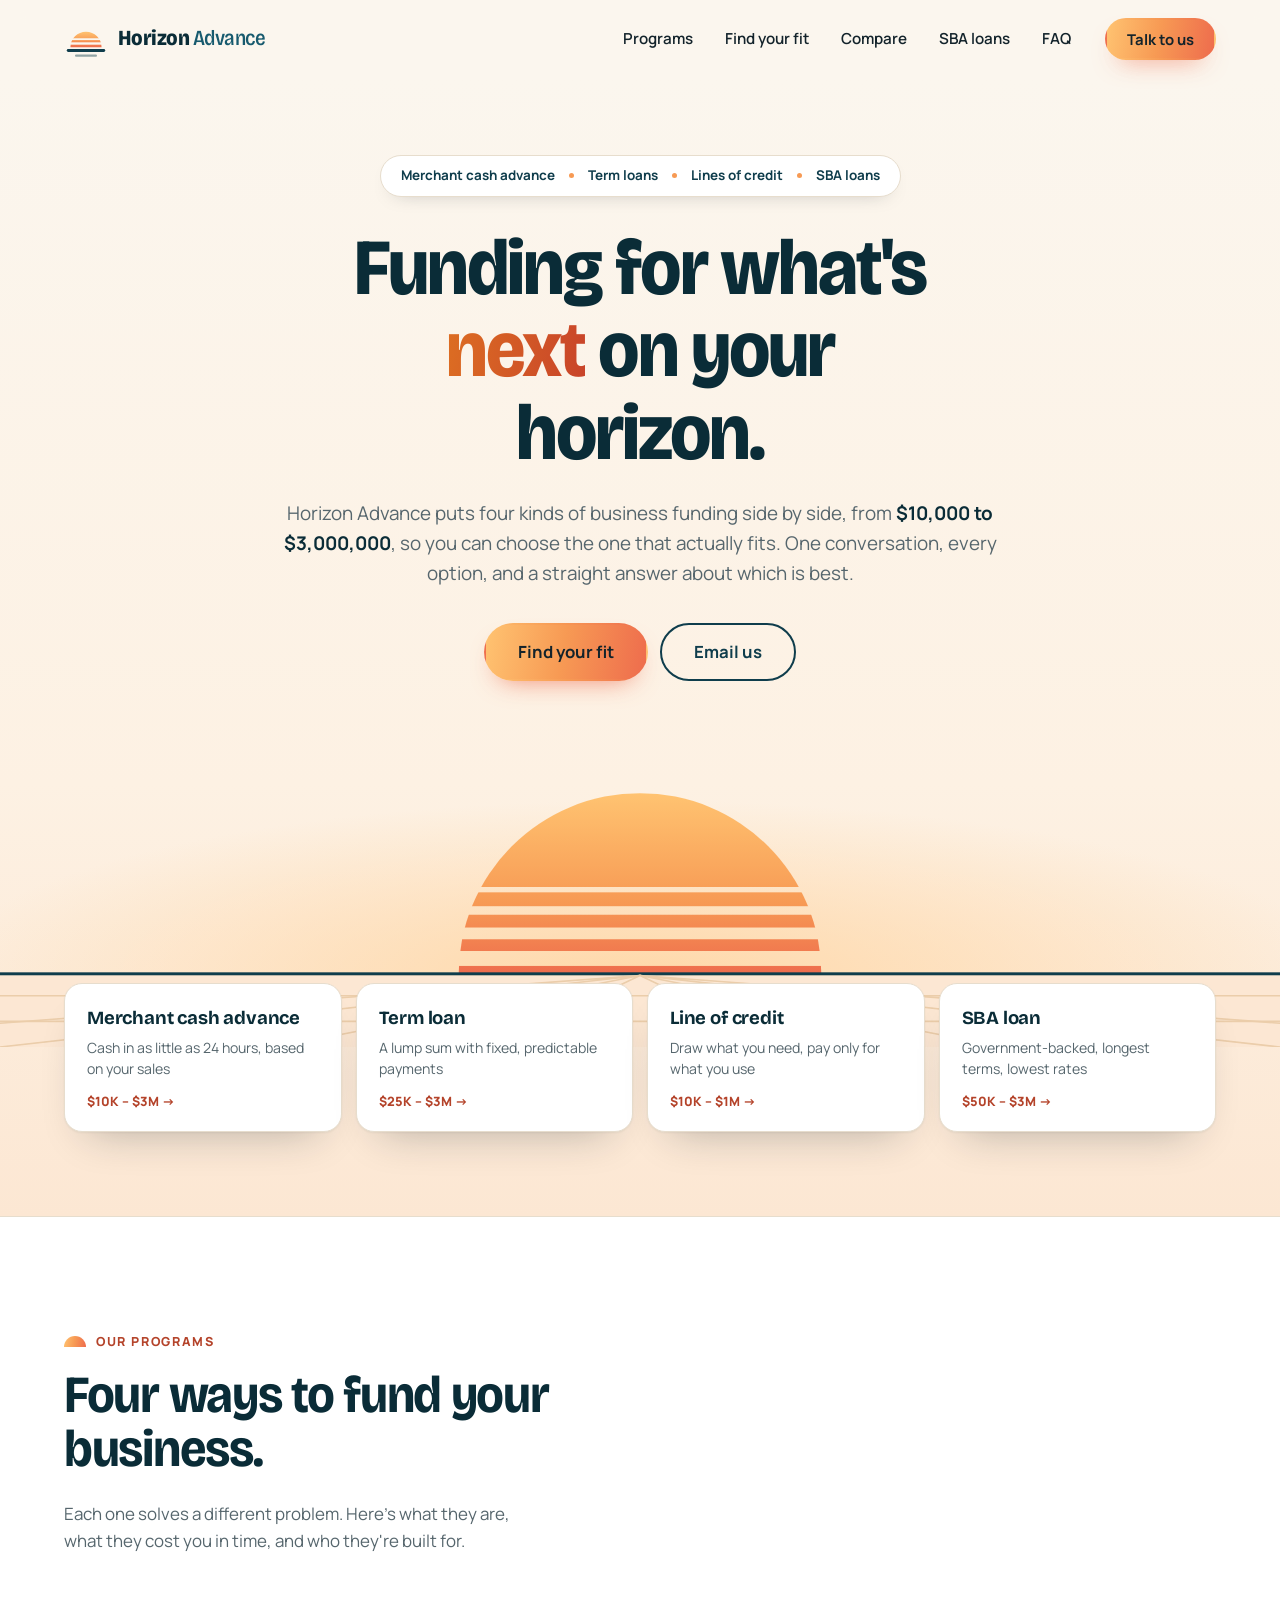
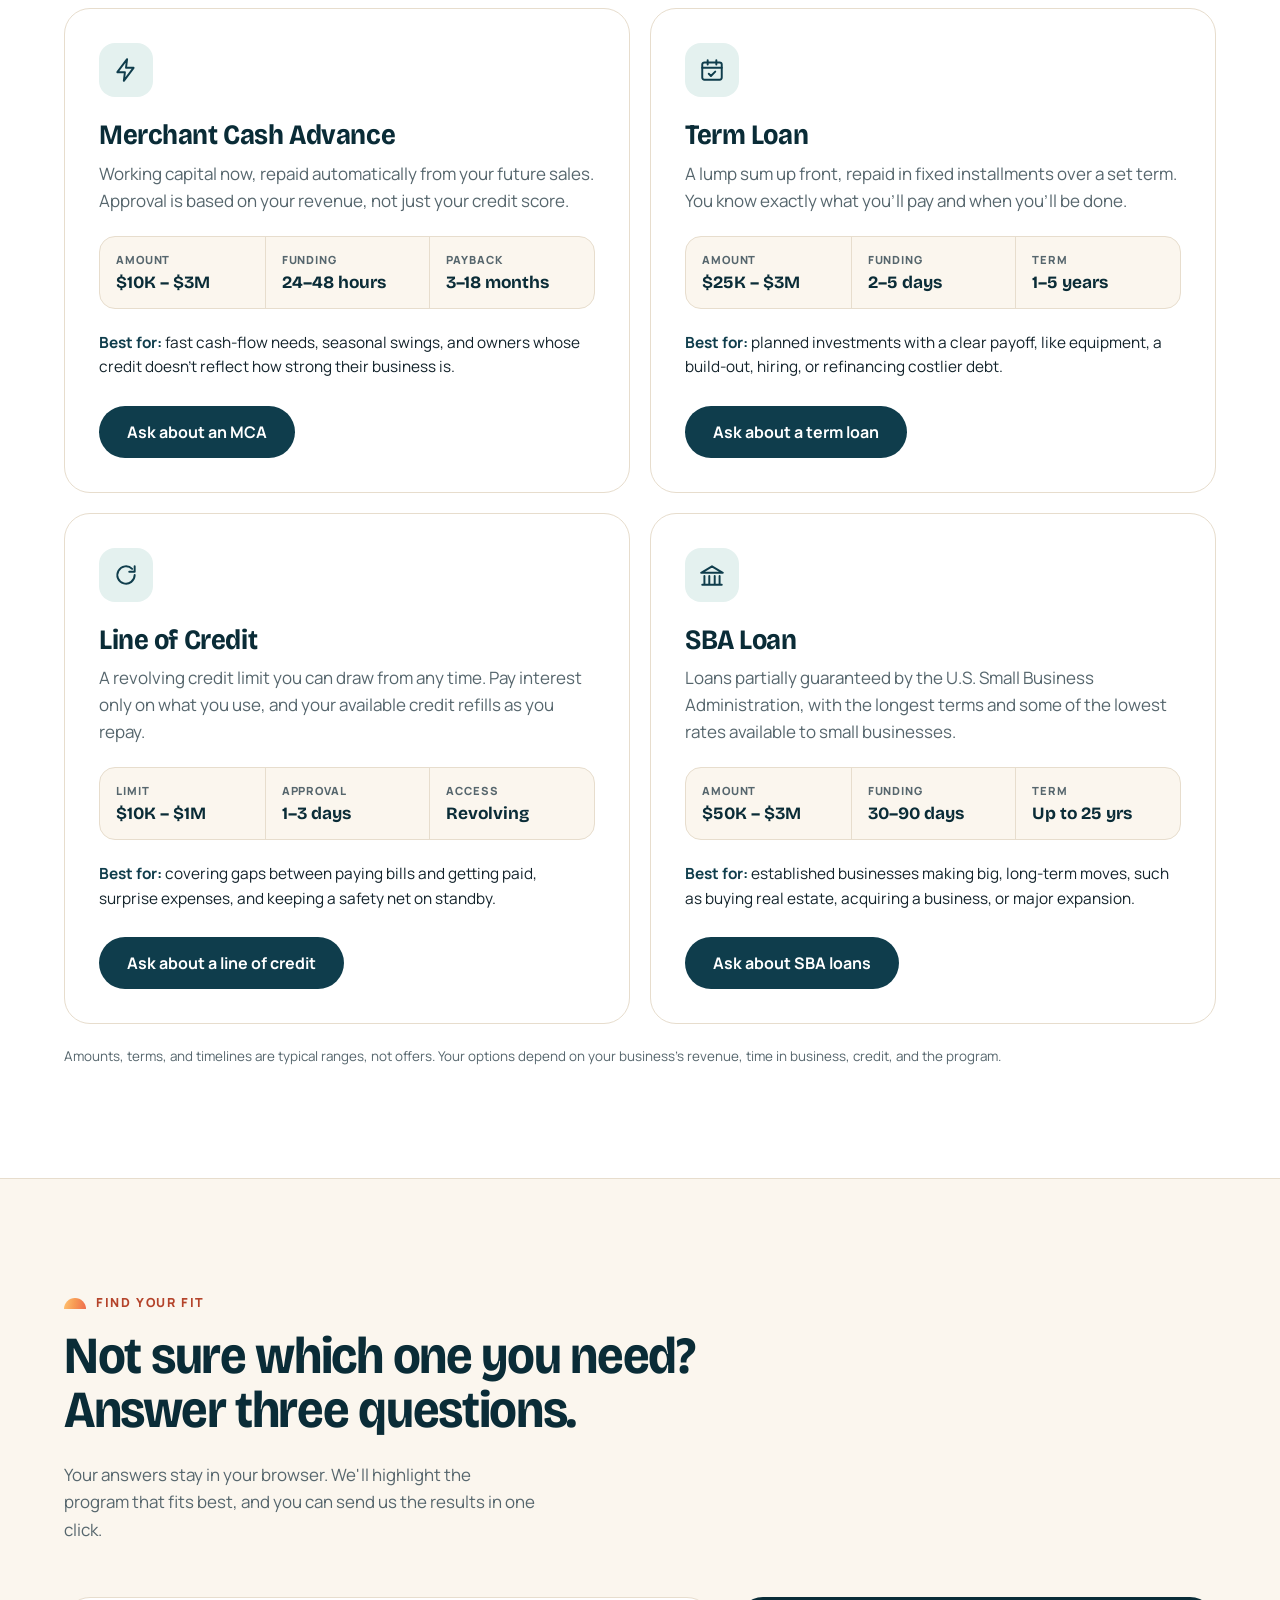
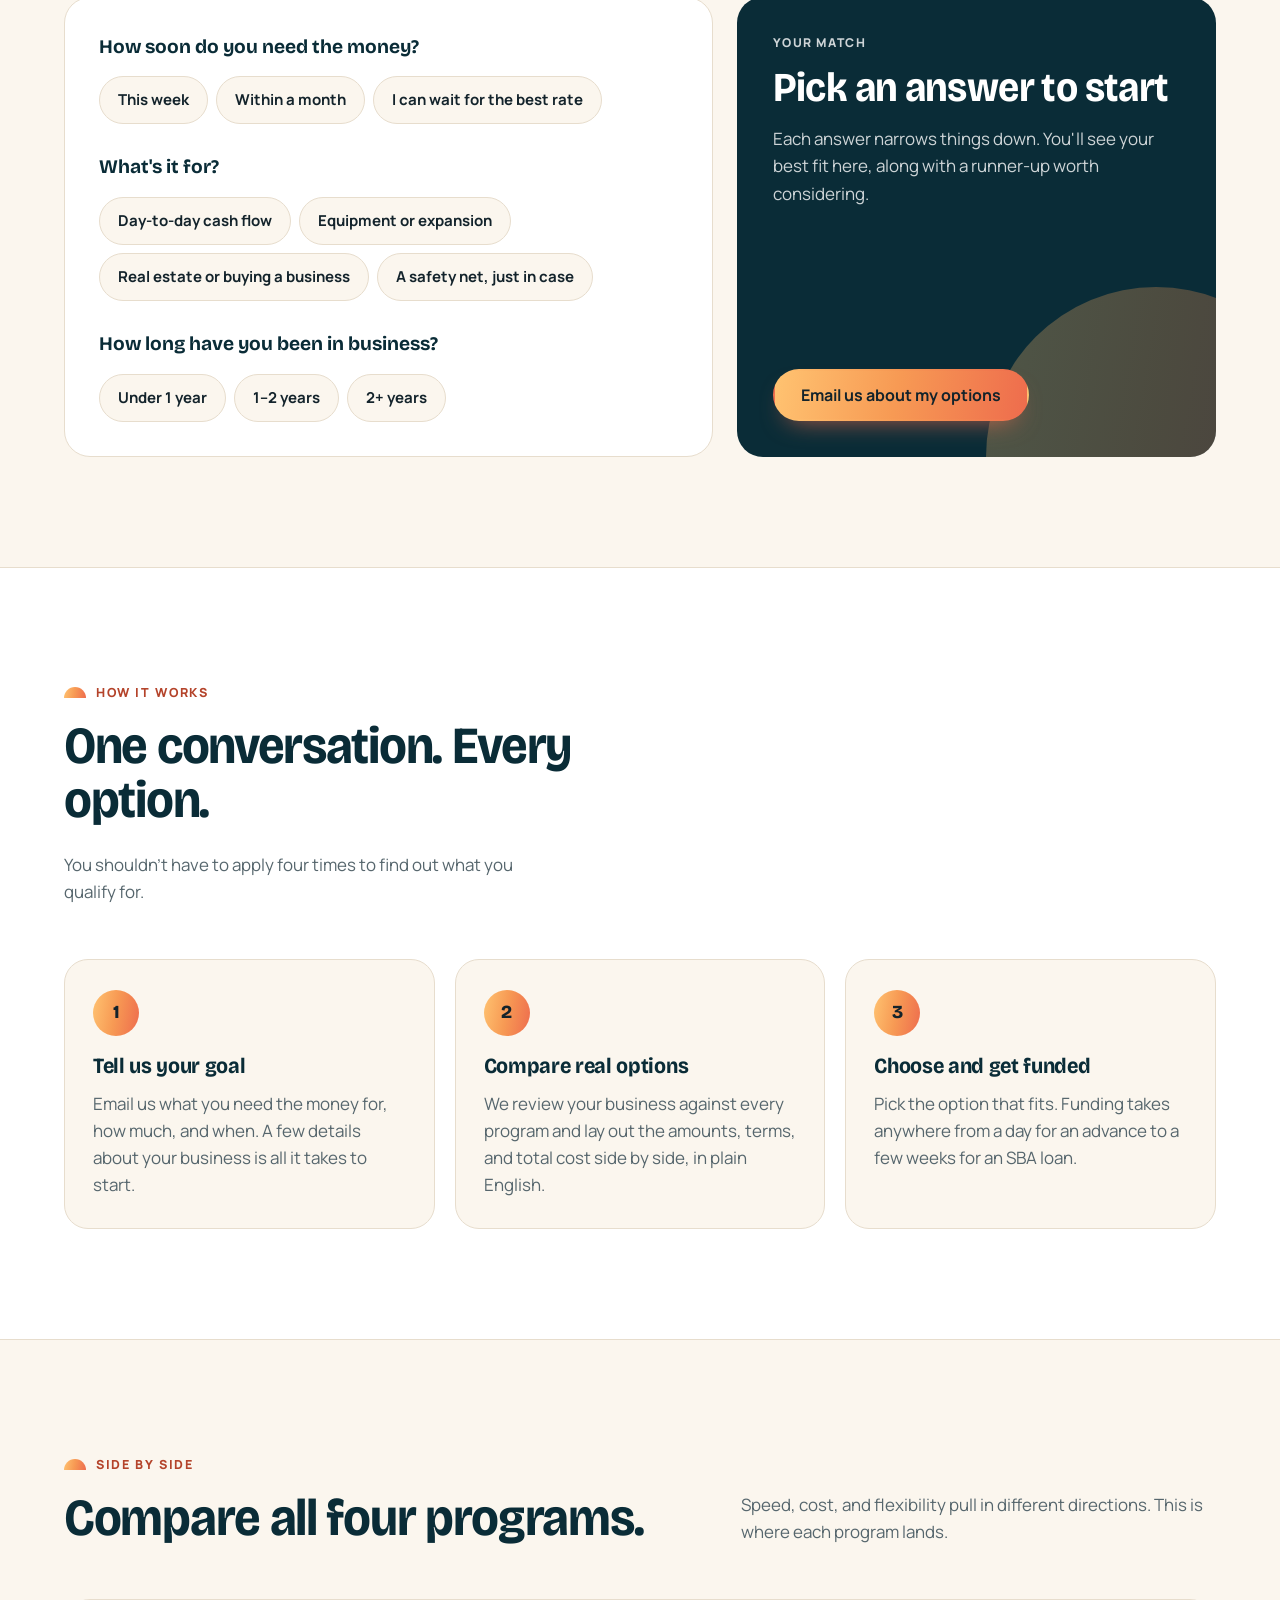
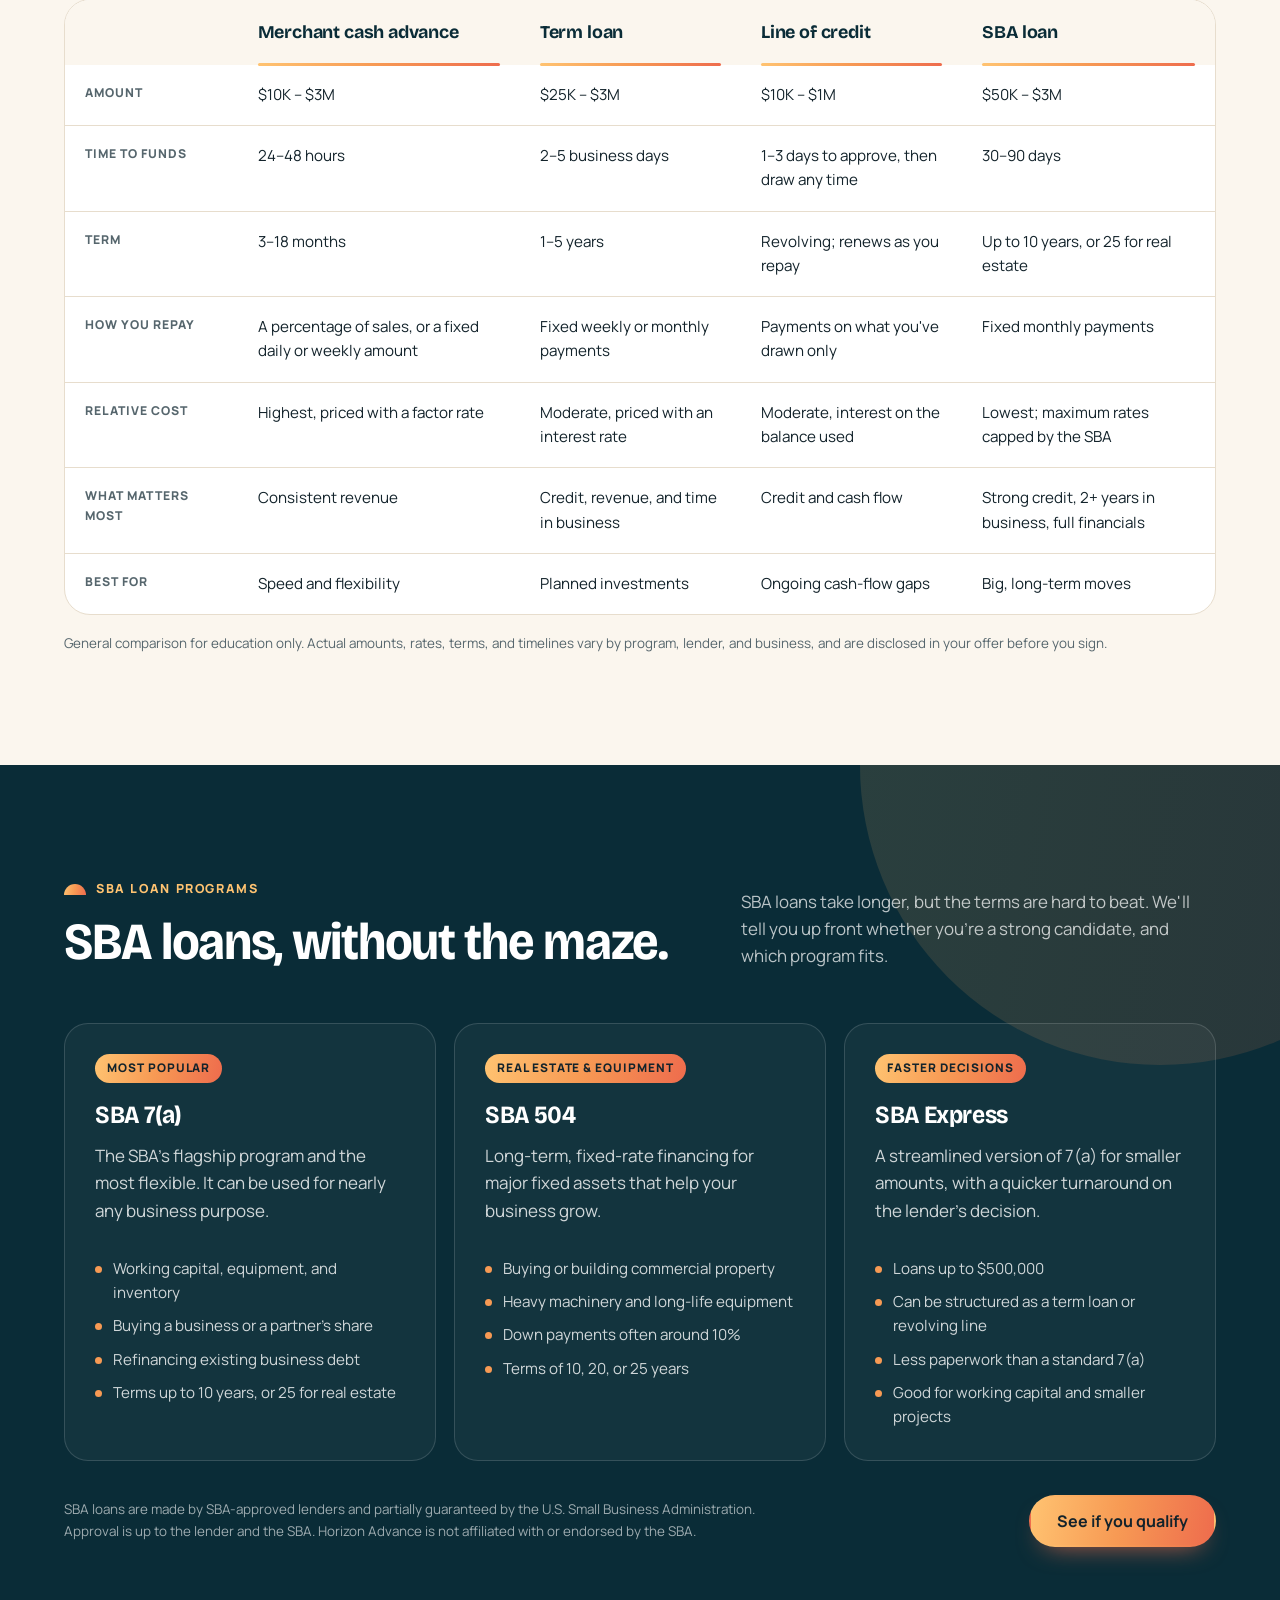
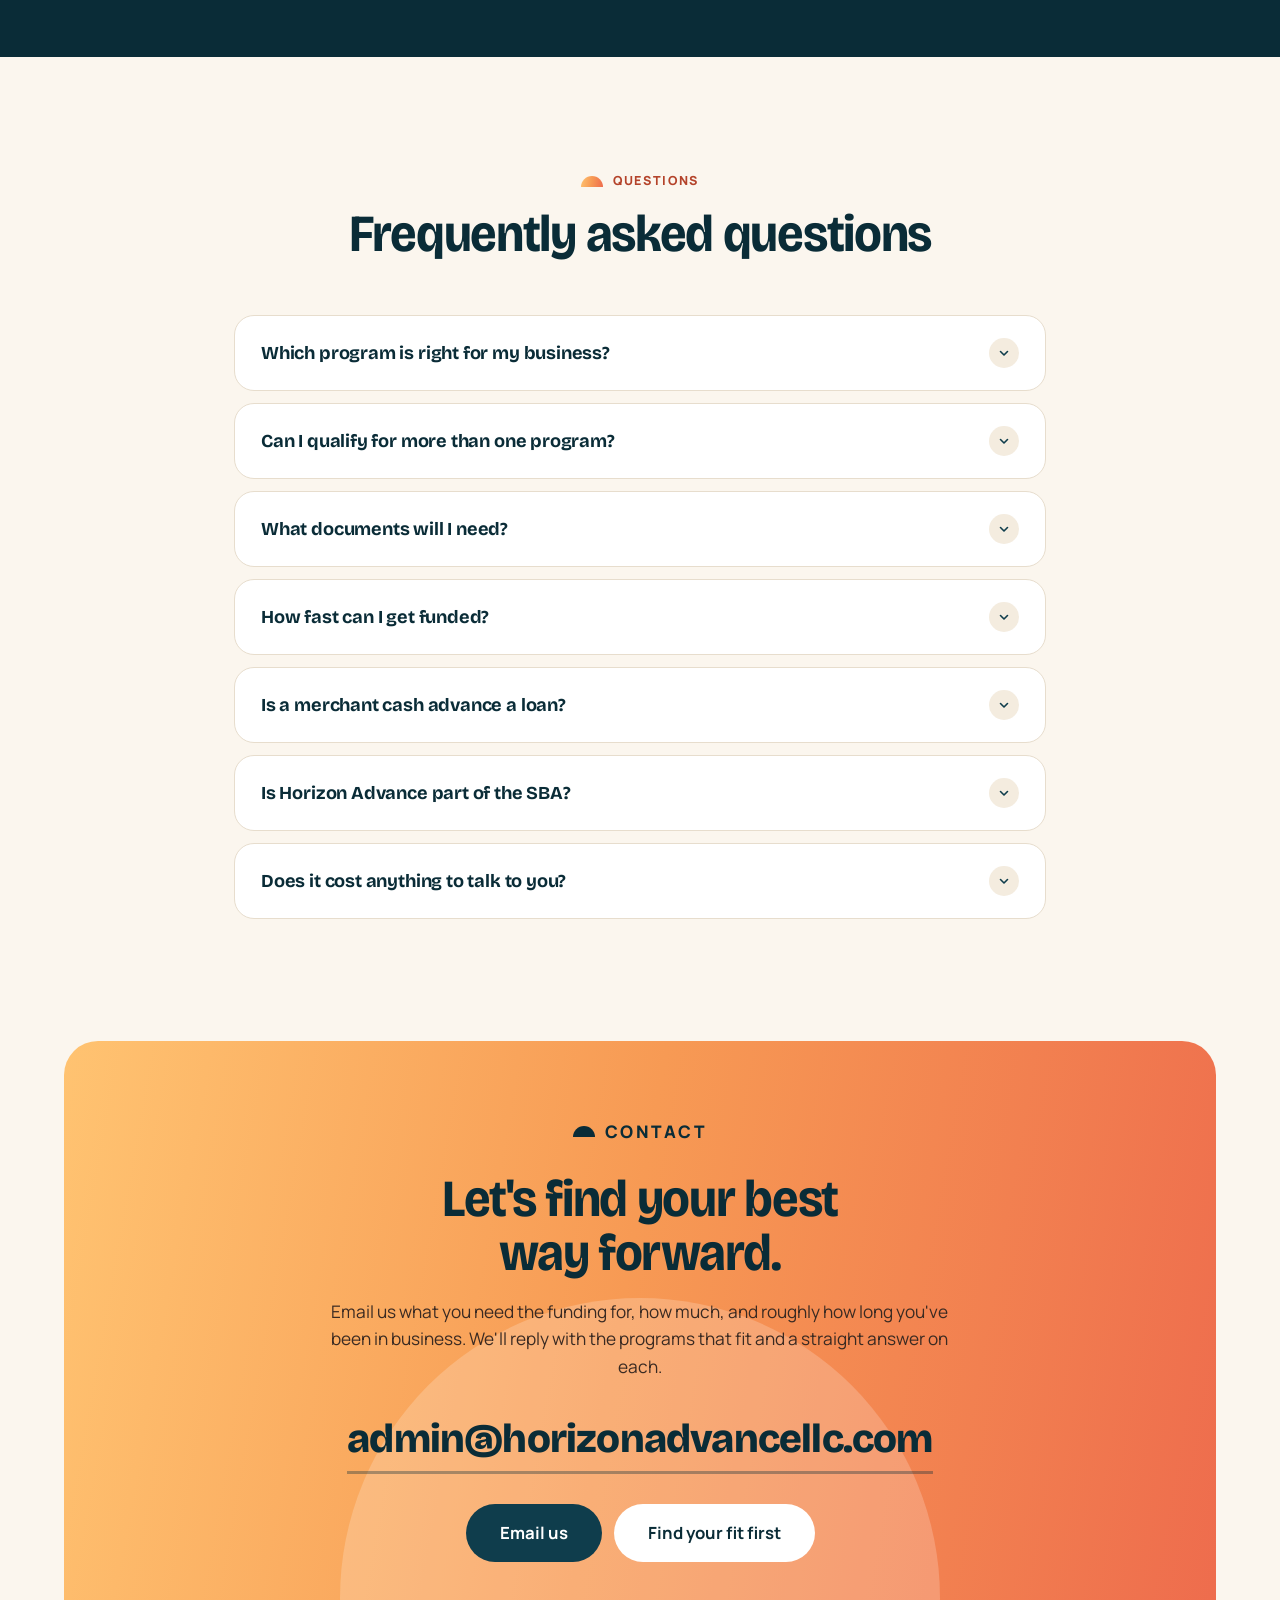
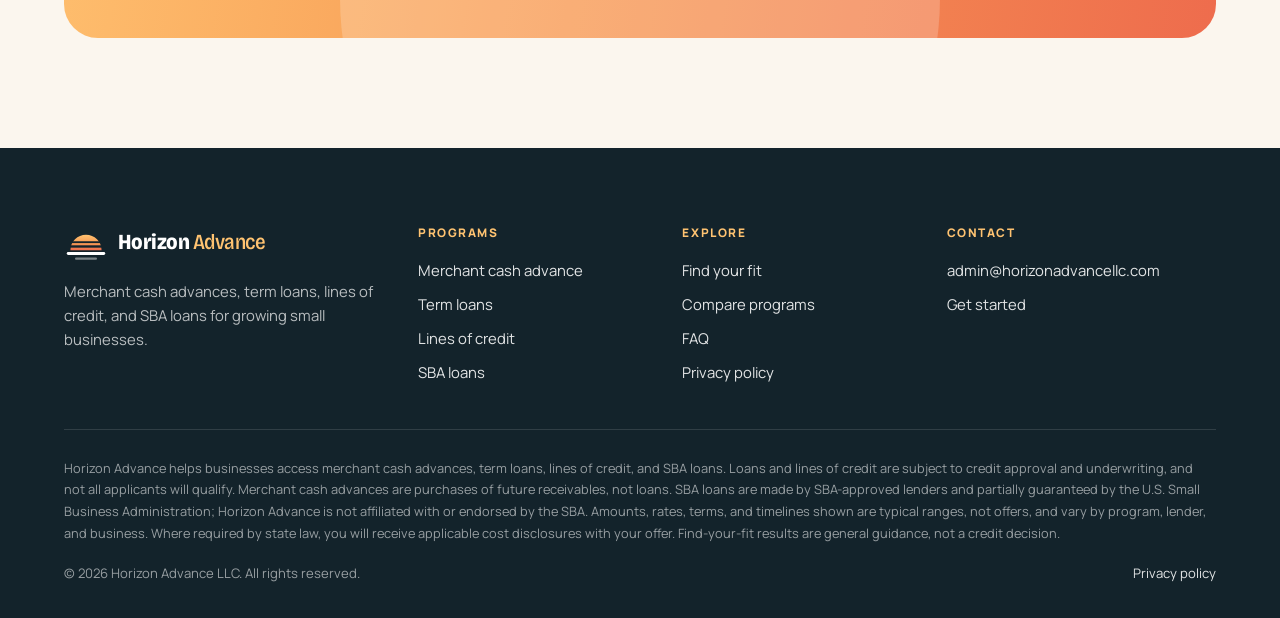
==== index.html @ 887a549e "Launch Horizon Advance website and logo Co-Authored-By: Claude Opus 5.5 <noreply@anthropic.com>" ====
<!doctype html>
<html lang="en">
<head>
  <meta charset="utf-8">
  <meta name="viewport" content="width=device-width, initial-scale=1">
  <title>Horizon Advance | MCA, Term Loans, Lines of Credit &amp; SBA Loans</title>
  <meta name="description" content="Horizon Advance helps small businesses compare merchant cash advances, term loans, lines of credit, and SBA loans from $10,000 to $3,000,000, and choose the one that fits.">
  <meta name="theme-color" content="#0F3D4C">
  <meta property="og:type" content="website">
  <meta property="og:title" content="Horizon Advance | Funding for what's next">
  <meta property="og:description" content="Merchant cash advances, term loans, lines of credit, and SBA loans. $10K to $3M.">
  <link rel="icon" href="data:image/svg+xml,%3Csvg xmlns='http://www.w3.org/2000/svg' viewBox='0 0 48 48'%3E%3Cdefs%3E%3ClinearGradient id='g' x1='0' y1='0' x2='0' y2='1'%3E%3Cstop offset='0' stop-color='%23FFC371'/%3E%3Cstop offset='1' stop-color='%23EE6C4D'/%3E%3C/linearGradient%3E%3Cmask id='m'%3E%3Crect width='48' height='48' fill='%23fff'/%3E%3Crect y='23.2' width='48' height='2' fill='%23000'/%3E%3Crect y='27.6' width='48' height='2.6' fill='%23000'/%3E%3C/mask%3E%3C/defs%3E%3Cpath d='M7 33a17 17 0 0 1 34 0z' fill='url(%23g)' mask='url(%23m)'/%3E%3Crect x='3' y='35' width='42' height='3.2' rx='1.6' fill='%230F3D4C'/%3E%3Crect x='12' y='41' width='24' height='2.4' rx='1.2' fill='%230F3D4C' opacity='.45'/%3E%3C/svg%3E">
  <link rel="preconnect" href="https://fonts.googleapis.com">
  <link rel="preconnect" href="https://fonts.gstatic.com" crossorigin>
  <link href="https://fonts.googleapis.com/css2?family=Bricolage+Grotesque:opsz,wdth,wght@12..96,75..100,400..800&family=Manrope:wght@400..800&display=swap" rel="stylesheet">
  <link rel="stylesheet" href="styles.css">
  <script type="application/ld+json">
  {"@context":"https://schema.org","@type":"FinancialService","name":"Horizon Advance","url":"https://www.horizonadvancellc.com/","email":"admin@horizonadvancellc.com","description":"Merchant cash advances, term loans, lines of credit, and SBA loans from $10,000 to $3,000,000 for U.S. small businesses.","areaServed":"US"}
  </script>
</head>
<body>
<a class="skip" href="#main">Skip to content</a>

<!-- Logo mark (sun rising over the horizon), reused below with <use> -->
<svg width="0" height="0" style="position:absolute" aria-hidden="true" focusable="false">
  <defs>
    <linearGradient id="hzSun" x1="0" y1="0" x2="0" y2="1">
      <stop offset="0" stop-color="#FFC371"/><stop offset=".55" stop-color="#F79A54"/><stop offset="1" stop-color="#EE6C4D"/>
    </linearGradient>
    <mask id="hzStripes" maskUnits="userSpaceOnUse" x="0" y="0" width="48" height="48">
      <rect width="48" height="48" fill="#fff"/><rect y="23.2" width="48" height="2" fill="#000"/><rect y="27.6" width="48" height="2.6" fill="#000"/>
    </mask>
    <symbol id="hz-mark" viewBox="0 0 48 48">
      <path d="M7 33a17 17 0 0 1 34 0z" fill="url(#hzSun)" mask="url(#hzStripes)"/>
      <rect x="3" y="35" width="42" height="3.2" rx="1.6" fill="currentColor"/>
      <rect x="12" y="41" width="24" height="2.4" rx="1.2" fill="currentColor" opacity=".45"/>
    </symbol>
  </defs>
</svg>

<header class="header">
  <div class="wrap header__inner">
    <a class="logo" href="index.html" aria-label="Horizon Advance home">
      <svg aria-hidden="true"><use href="#hz-mark"/></svg>
      <span class="logo__word">Horizon <span>Advance</span></span>
    </a>
    <nav class="nav" id="nav" aria-label="Primary">
      <a href="#programs">Programs</a>
      <a href="#match">Find your fit</a>
      <a href="#compare">Compare</a>
      <a href="#sba">SBA loans</a>
      <a href="#faq">FAQ</a>
    </nav>
    <div class="header__cta">
      <a class="btn btn--sun btn--sm" href="#contact">Talk to us</a>
      <button class="menu-btn" type="button" aria-expanded="false" aria-controls="nav" aria-label="Open menu"><span></span><span></span></button>
    </div>
  </div>
</header>

<main id="main">

  <!-- HERO -->
  <section class="hero">
    <div class="wrap">
      <p class="hero__pill"><span>Merchant cash advance</span><span>Term loans</span><span>Lines of credit</span><span>SBA loans</span></p>
      <h1>Funding for what's <em>next</em> on your horizon.</h1>
      <p class="hero__sub">Horizon Advance puts four kinds of business funding side by side, from <strong>$10,000 to $3,000,000</strong>, so you can choose the one that actually fits. One conversation, every option, and a straight answer about which is best.</p>
      <div class="hero__actions">
        <a class="btn btn--sun btn--lg" href="#match">Find your fit</a>
        <a class="btn btn--line btn--lg" href="mailto:admin@horizonadvancellc.com?subject=Funding%20inquiry" data-mail>Email us</a>
      </div>
    </div>

    <div class="hero__scene">
      <svg viewBox="0 0 1200 300" preserveAspectRatio="xMidYMax slice" aria-hidden="true">
        <defs>
          <linearGradient id="sceneSun" x1="0" y1="0" x2="0" y2="1">
            <stop offset="0" stop-color="#FFC371"/><stop offset=".6" stop-color="#F79A54"/><stop offset="1" stop-color="#EE6C4D"/>
          </linearGradient>
          <radialGradient id="sceneGlow" cx="50%" cy="78%" r="55%">
            <stop offset="0" stop-color="#FFD7A6" stop-opacity=".95"/><stop offset="1" stop-color="#FFD7A6" stop-opacity="0"/>
          </radialGradient>
          <mask id="sceneStripes" maskUnits="userSpaceOnUse" x="0" y="0" width="1200" height="300">
            <rect width="1200" height="300" fill="#fff"/>
            <rect y="150" width="1200" height="5" fill="#000"/><rect y="168" width="1200" height="8" fill="#000"/>
            <rect y="188" width="1200" height="11" fill="#000"/><rect y="210" width="1200" height="14" fill="#000"/>
          </mask>
        </defs>
        <rect width="1200" height="300" fill="url(#sceneGlow)"/>
        <path d="M430 232a170 170 0 0 1 340 0z" fill="url(#sceneSun)" mask="url(#sceneStripes)"/>
        <rect y="230" width="1200" height="3" fill="#0F3D4C"/>
        <rect y="233" width="1200" height="67" fill="#FCE7D3"/>
        <g stroke="#EBCDAA" stroke-width="1.5" fill="none">
          <path d="M600 233L-300 300M600 233L0 300M600 233L260 300M600 233L460 300M600 233L740 300M600 233L940 300M600 233L1200 300M600 233L1500 300"/>
          <path d="M0 252H1200M0 276H1200"/>
        </g>
      </svg>
    </div>

    <div class="wrap">
      <nav class="quick" aria-label="Funding programs">
        <a href="#prog-mca"><strong>Merchant cash advance</strong><span>Cash in as little as 24 hours, based on your sales</span><em>$10K – $3M &rarr;</em></a>
        <a href="#prog-term"><strong>Term loan</strong><span>A lump sum with fixed, predictable payments</span><em>$25K – $3M &rarr;</em></a>
        <a href="#prog-loc"><strong>Line of credit</strong><span>Draw what you need, pay only for what you use</span><em>$10K – $1M &rarr;</em></a>
        <a href="#prog-sba"><strong>SBA loan</strong><span>Government-backed, longest terms, lowest rates</span><em>$50K – $3M &rarr;</em></a>
      </nav>
    </div>
  </section>

  <!-- PROGRAMS -->
  <section class="section section--white" id="programs">
    <div class="wrap">
      <div class="section__head">
        <div>
          <p class="kicker">Our programs</p>
          <h2>Four ways to fund your business.</h2>
        </div>
        <p>Each one solves a different problem. Here's what they are, what they cost you in time, and who they're built for.</p>
      </div>

      <div class="programs">
        <article class="program" id="prog-mca" data-program="mca">
          <span class="program__badge">Your best fit</span>
          <div class="program__icon"><svg viewBox="0 0 24 24" aria-hidden="true"><path d="M13 2L4 14h7l-1 8 9-12h-7l1-8z"/></svg></div>
          <h3>Merchant Cash Advance</h3>
          <p class="program__tag">Working capital now, repaid automatically from your future sales. Approval is based on your revenue, not just your credit score.</p>
          <dl class="facts">
            <div><dt>Amount</dt><dd>$10K – $3M</dd></div>
            <div><dt>Funding</dt><dd>24–48 hours</dd></div>
            <div><dt>Payback</dt><dd>3–18 months</dd></div>
          </dl>
          <p class="program__best"><strong>Best for:</strong> fast cash-flow needs, seasonal swings, and owners whose credit doesn't reflect how strong their business is.</p>
          <a class="btn btn--deep" href="mailto:admin@horizonadvancellc.com?subject=Merchant%20cash%20advance" data-mail="Merchant cash advance">Ask about an MCA</a>
        </article>

        <article class="program" id="prog-term" data-program="term">
          <span class="program__badge">Your best fit</span>
          <div class="program__icon"><svg viewBox="0 0 24 24" aria-hidden="true"><rect x="3" y="5" width="18" height="16" rx="2"/><path d="M3 10h18M8 3v4M16 3v4M9 15.5l2 2 4-4"/></svg></div>
          <h3>Term Loan</h3>
          <p class="program__tag">A lump sum up front, repaid in fixed installments over a set term. You know exactly what you'll pay and when you'll be done.</p>
          <dl class="facts">
            <div><dt>Amount</dt><dd>$25K – $3M</dd></div>
            <div><dt>Funding</dt><dd>2–5 days</dd></div>
            <div><dt>Term</dt><dd>1–5 years</dd></div>
          </dl>
          <p class="program__best"><strong>Best for:</strong> planned investments with a clear payoff, like equipment, a build-out, hiring, or refinancing costlier debt.</p>
          <a class="btn btn--deep" href="mailto:admin@horizonadvancellc.com?subject=Term%20loan" data-mail="Term loan">Ask about a term loan</a>
        </article>

        <article class="program" id="prog-loc" data-program="loc">
          <span class="program__badge">Your best fit</span>
          <div class="program__icon"><svg viewBox="0 0 24 24" aria-hidden="true"><path d="M20 12a8 8 0 1 1-2.34-5.66"/><path d="M20 4v5h-5"/></svg></div>
          <h3>Line of Credit</h3>
          <p class="program__tag">A revolving credit limit you can draw from any time. Pay interest only on what you use, and your available credit refills as you repay.</p>
          <dl class="facts">
            <div><dt>Limit</dt><dd>$10K – $1M</dd></div>
            <div><dt>Approval</dt><dd>1–3 days</dd></div>
            <div><dt>Access</dt><dd>Revolving</dd></div>
          </dl>
          <p class="program__best"><strong>Best for:</strong> covering gaps between paying bills and getting paid, surprise expenses, and keeping a safety net on standby.</p>
          <a class="btn btn--deep" href="mailto:admin@horizonadvancellc.com?subject=Line%20of%20credit" data-mail="Line of credit">Ask about a line of credit</a>
        </article>

        <article class="program" id="prog-sba" data-program="sba">
          <span class="program__badge">Your best fit</span>
          <div class="program__icon"><svg viewBox="0 0 24 24" aria-hidden="true"><path d="M2 10L12 4l10 6z"/><path d="M3 21h18M5 21v-8M9.5 21v-8M14.5 21v-8M19 21v-8"/></svg></div>
          <h3>SBA Loan</h3>
          <p class="program__tag">Loans partially guaranteed by the U.S. Small Business Administration, with the longest terms and some of the lowest rates available to small businesses.</p>
          <dl class="facts">
            <div><dt>Amount</dt><dd>$50K – $3M</dd></div>
            <div><dt>Funding</dt><dd>30–90 days</dd></div>
            <div><dt>Term</dt><dd>Up to 25 yrs</dd></div>
          </dl>
          <p class="program__best"><strong>Best for:</strong> established businesses making big, long-term moves, such as buying real estate, acquiring a business, or major expansion.</p>
          <a class="btn btn--deep" href="mailto:admin@horizonadvancellc.com?subject=SBA%20loan" data-mail="SBA loan">Ask about SBA loans</a>
        </article>
      </div>
      <p class="programs__note">Amounts, terms, and timelines are typical ranges, not offers. Your options depend on your business's revenue, time in business, credit, and the program.</p>
    </div>
  </section>

  <!-- MATCHER -->
  <section class="section" id="match">
    <div class="wrap">
      <div class="section__head">
        <div>
          <p class="kicker">Find your fit</p>
          <h2>Not sure which one you need? Answer three questions.</h2>
        </div>
        <p>Your answers stay in your browser. We'll highlight the program that fits best, and you can send us the results in one click.</p>
      </div>

      <div class="match">
        <form class="match__q" id="matcher" onsubmit="return false">
          <fieldset class="q">
            <legend>How soon do you need the money?</legend>
            <div class="seg">
              <label><input type="radio" name="speed" value="asap"><span>This week</span></label>
              <label><input type="radio" name="speed" value="month"><span>Within a month</span></label>
              <label><input type="radio" name="speed" value="wait"><span>I can wait for the best rate</span></label>
            </div>
          </fieldset>
          <fieldset class="q">
            <legend>What's it for?</legend>
            <div class="seg">
              <label><input type="radio" name="use" value="cash"><span>Day-to-day cash flow</span></label>
              <label><input type="radio" name="use" value="equip"><span>Equipment or expansion</span></label>
              <label><input type="radio" name="use" value="big"><span>Real estate or buying a business</span></label>
              <label><input type="radio" name="use" value="safety"><span>A safety net, just in case</span></label>
            </div>
          </fieldset>
          <fieldset class="q">
            <legend>How long have you been in business?</legend>
            <div class="seg">
              <label><input type="radio" name="tib" value="new"><span>Under 1 year</span></label>
              <label><input type="radio" name="tib" value="mid"><span>1–2 years</span></label>
              <label><input type="radio" name="tib" value="est"><span>2+ years</span></label>
            </div>
          </fieldset>
        </form>

        <div class="match__result" aria-live="polite">
          <p class="match__label" id="matchLabel">Your match</p>
          <h3 id="matchName">Pick an answer to start</h3>
          <p id="matchWhy">Each answer narrows things down. You'll see your best fit here, along with a runner-up worth considering.</p>
          <p class="match__runner" id="matchRunner" hidden>Also worth a look: <strong id="matchRunnerName"></strong></p>
          <a class="btn btn--sun" id="matchCta" href="mailto:admin@horizonadvancellc.com?subject=Funding%20inquiry" data-mail>Email us about my options</a>
          <button type="button" class="match__reset" id="matchReset" hidden>Start over</button>
        </div>
      </div>
    </div>
  </section>

  <!-- HOW IT WORKS -->
  <section class="section section--white" id="how">
    <div class="wrap">
      <div class="section__head">
        <div>
          <p class="kicker">How it works</p>
          <h2>One conversation. Every option.</h2>
        </div>
        <p>You shouldn't have to apply four times to find out what you qualify for.</p>
      </div>
      <ol class="steps">
        <li><h3>Tell us your goal</h3><p>Email us what you need the money for, how much, and when. A few details about your business is all it takes to start.</p></li>
        <li><h3>Compare real options</h3><p>We review your business against every program and lay out the amounts, terms, and total cost side by side, in plain English.</p></li>
        <li><h3>Choose and get funded</h3><p>Pick the option that fits. Funding takes anywhere from a day for an advance to a few weeks for an SBA loan.</p></li>
      </ol>
    </div>
  </section>

  <!-- COMPARE -->
  <section class="section" id="compare">
    <div class="wrap">
      <div class="section__head">
        <div>
          <p class="kicker">Side by side</p>
          <h2>Compare all four programs.</h2>
        </div>
        <p>Speed, cost, and flexibility pull in different directions. This is where each program lands.</p>
      </div>
      <div class="table-wrap">
        <table class="compare">
          <thead>
            <tr><th scope="col"><span class="sr-only">Feature</span></th><th scope="col">Merchant cash advance</th><th scope="col">Term loan</th><th scope="col">Line of credit</th><th scope="col">SBA loan</th></tr>
          </thead>
          <tbody>
            <tr><th scope="row">Amount</th><td>$10K – $3M</td><td>$25K – $3M</td><td>$10K – $1M</td><td>$50K – $3M</td></tr>
            <tr><th scope="row">Time to funds</th><td>24–48 hours</td><td>2–5 business days</td><td>1–3 days to approve, then draw any time</td><td>30–90 days</td></tr>
            <tr><th scope="row">Term</th><td>3–18 months</td><td>1–5 years</td><td>Revolving; renews as you repay</td><td>Up to 10 years, or 25 for real estate</td></tr>
            <tr><th scope="row">How you repay</th><td>A percentage of sales, or a fixed daily or weekly amount</td><td>Fixed weekly or monthly payments</td><td>Payments on what you've drawn only</td><td>Fixed monthly payments</td></tr>
            <tr><th scope="row">Relative cost</th><td>Highest, priced with a factor rate</td><td>Moderate, priced with an interest rate</td><td>Moderate, interest on the balance used</td><td>Lowest; maximum rates capped by the SBA</td></tr>
            <tr><th scope="row">What matters most</th><td>Consistent revenue</td><td>Credit, revenue, and time in business</td><td>Credit and cash flow</td><td>Strong credit, 2+ years in business, full financials</td></tr>
            <tr><th scope="row">Best for</th><td>Speed and flexibility</td><td>Planned investments</td><td>Ongoing cash-flow gaps</td><td>Big, long-term moves</td></tr>
          </tbody>
        </table>
      </div>
      <p class="compare-note">General comparison for education only. Actual amounts, rates, terms, and timelines vary by program, lender, and business, and are disclosed in your offer before you sign.</p>
    </div>
  </section>

  <!-- SBA -->
  <section class="section sba" id="sba">
    <div class="wrap">
      <div class="section__head">
        <div>
          <p class="kicker">SBA loan programs</p>
          <h2>SBA loans, without the maze.</h2>
        </div>
        <p>SBA loans take longer, but the terms are hard to beat. We'll tell you up front whether you're a strong candidate, and which program fits.</p>
      </div>
      <div class="sba__grid">
        <article class="sba-card">
          <span class="sba-card__tag">Most popular</span>
          <h3>SBA 7(a)</h3>
          <p>The SBA's flagship program and the most flexible. It can be used for nearly any business purpose.</p>
          <ul>
            <li>Working capital, equipment, and inventory</li>
            <li>Buying a business or a partner's share</li>
            <li>Refinancing existing business debt</li>
            <li>Terms up to 10 years, or 25 for real estate</li>
          </ul>
        </article>
        <article class="sba-card">
          <span class="sba-card__tag">Real estate &amp; equipment</span>
          <h3>SBA 504</h3>
          <p>Long-term, fixed-rate financing for major fixed assets that help your business grow.</p>
          <ul>
            <li>Buying or building commercial property</li>
            <li>Heavy machinery and long-life equipment</li>
            <li>Down payments often around 10%</li>
            <li>Terms of 10, 20, or 25 years</li>
          </ul>
        </article>
        <article class="sba-card">
          <span class="sba-card__tag">Faster decisions</span>
          <h3>SBA Express</h3>
          <p>A streamlined version of 7(a) for smaller amounts, with a quicker turnaround on the lender's decision.</p>
          <ul>
            <li>Loans up to $500,000</li>
            <li>Can be structured as a term loan or revolving line</li>
            <li>Less paperwork than a standard 7(a)</li>
            <li>Good for working capital and smaller projects</li>
          </ul>
        </article>
      </div>
      <div class="sba__foot">
        <p class="sba__note">SBA loans are made by SBA-approved lenders and partially guaranteed by the U.S. Small Business Administration. Approval is up to the lender and the SBA. Horizon Advance is not affiliated with or endorsed by the SBA.</p>
        <a class="btn btn--sun" href="mailto:admin@horizonadvancellc.com?subject=SBA%20loan" data-mail="SBA loan">See if you qualify</a>
      </div>
    </div>
  </section>

  <!-- FAQ -->
  <section class="section" id="faq">
    <div class="wrap faq">
      <div class="section__head">
        <div>
          <p class="kicker">Questions</p>
          <h2>Frequently asked questions</h2>
        </div>
      </div>
      <details>
        <summary>Which program is right for my business?</summary>
        <p>A quick rule of thumb: if you need money this week, look at a merchant cash advance. If you have a specific project with a clear payoff, consider a term loan. For ongoing cash-flow gaps, a line of credit works best. For big, long-term moves where you can wait, an SBA loan. Try the <a href="#match">Find your fit</a> tool, or just email us and we'll tell you.</p>
      </details>
      <details>
        <summary>Can I qualify for more than one program?</summary>
        <p>Often, yes. Many businesses qualify for two or three options at once. We'll lay them out side by side so you can compare the real cost and payments before you choose.</p>
      </details>
      <details>
        <summary>What documents will I need?</summary>
        <p>For a merchant cash advance or line of credit, usually three to six months of business bank statements and a photo ID. Term loans and SBA loans typically also need business tax returns and financial statements. SBA loans may ask for a debt schedule and a short business plan.</p>
      </details>
      <details>
        <summary>How fast can I get funded?</summary>
        <p>A merchant cash advance can fund in as little as 24 to 48 hours. Term loans usually take a few business days, and lines of credit are often approved in one to three days. SBA loans are the slowest at roughly 30 to 90 days, but they offer the longest terms and lowest rates.</p>
      </details>
      <details>
        <summary>Is a merchant cash advance a loan?</summary>
        <p>No. A merchant cash advance is a purchase of a portion of your future receivables, priced with a factor rate instead of an interest rate. You'll see the total amount to be repaid before you sign.</p>
      </details>
      <details>
        <summary>Is Horizon Advance part of the SBA?</summary>
        <p>No. SBA loans are made by SBA-approved lenders and partially guaranteed by the U.S. Small Business Administration. Horizon Advance is not affiliated with or endorsed by the SBA. We help you understand the programs and pursue the right one.</p>
      </details>
      <details>
        <summary>Does it cost anything to talk to you?</summary>
        <p>No. Reaching out and reviewing your options is free, and there's no obligation to accept any offer.</p>
      </details>
    </div>
  </section>

  <!-- CONTACT -->
  <section class="contact" id="contact">
    <div class="wrap">
      <div class="contact__box">
        <p class="kicker">Contact</p>
        <h2>Let's find your best way forward.</h2>
        <p>Email us what you need the funding for, how much, and roughly how long you've been in business. We'll reply with the programs that fit and a straight answer on each.</p>
        <a class="contact__email" href="mailto:admin@horizonadvancellc.com">admin@horizonadvancellc.com</a>
        <div class="contact__actions">
          <a class="btn btn--deep btn--lg" href="mailto:admin@horizonadvancellc.com?subject=Funding%20inquiry" data-mail>Email us</a>
          <a class="btn btn--white btn--lg" href="#match">Find your fit first</a>
        </div>
      </div>
    </div>
  </section>
</main>

<footer class="footer">
  <div class="wrap">
    <div class="footer__grid">
      <div>
        <a class="logo" href="index.html" aria-label="Horizon Advance home">
          <svg aria-hidden="true"><use href="#hz-mark"/></svg>
          <span class="logo__word">Horizon <span>Advance</span></span>
        </a>
        <p class="footer__blurb">Merchant cash advances, term loans, lines of credit, and SBA loans for growing small businesses.</p>
      </div>
      <div>
        <h4>Programs</h4>
        <ul>
          <li><a href="#prog-mca">Merchant cash advance</a></li>
          <li><a href="#prog-term">Term loans</a></li>
          <li><a href="#prog-loc">Lines of credit</a></li>
          <li><a href="#sba">SBA loans</a></li>
        </ul>
      </div>
      <div>
        <h4>Explore</h4>
        <ul>
          <li><a href="#match">Find your fit</a></li>
          <li><a href="#compare">Compare programs</a></li>
          <li><a href="#faq">FAQ</a></li>
          <li><a href="privacy.html">Privacy policy</a></li>
        </ul>
      </div>
      <div>
        <h4>Contact</h4>
        <ul>
          <li><a href="mailto:admin@horizonadvancellc.com">admin@horizonadvancellc.com</a></li>
          <li><a href="#contact">Get started</a></li>
        </ul>
      </div>
    </div>
    <div class="footer__legal">
      <p>Horizon Advance helps businesses access merchant cash advances, term loans, lines of credit, and SBA loans. Loans and lines of credit are subject to credit approval and underwriting, and not all applicants will qualify. Merchant cash advances are purchases of future receivables, not loans. SBA loans are made by SBA-approved lenders and partially guaranteed by the U.S. Small Business Administration; Horizon Advance is not affiliated with or endorsed by the SBA. Amounts, rates, terms, and timelines shown are typical ranges, not offers, and vary by program, lender, and business. Where required by state law, you will receive applicable cost disclosures with your offer. Find-your-fit results are general guidance, not a credit decision.</p>
    </div>
    <div class="footer__bottom">
      <span>&copy; <span data-year>2026</span> Horizon Advance LLC. All rights reserved.</span>
      <a href="privacy.html">Privacy policy</a>
    </div>
  </div>
</footer>

<script src="main.js" defer></script>
</body>
</html>
---- styles.css ----
/* ==========================================================
   Horizon Advance — site styles
   Palette: sand · deep teal · sunrise (gold → orange → coral)
   Type: Bricolage Grotesque (display) + Manrope (text)
   ========================================================== */

*,*::before,*::after{box-sizing:border-box}
html{scroll-behavior:smooth;-webkit-text-size-adjust:100%}
[hidden]{display:none!important}

:root{
  --sand:#FBF6EE;
  --sand-2:#F4ECDF;
  --white:#FFFFFF;
  --ink:#13232B;
  --deep:#0F3D4C;
  --deep-2:#175A6E;
  --deep-3:#0A2C37;
  --tint:#E4F1EF;
  --gold:#FFC371;
  --sun:#F79A54;
  --coral:#EE6C4D;
  --coral-ink:#B4432A;
  --sun-grad:linear-gradient(100deg,#FFC371 0%,#F79A54 48%,#EE6C4D 100%);
  --sun-text:linear-gradient(100deg,#DD6F22 0%,#C8432A 100%);
  --muted:#56666D;
  --line:#E7DDCD;
  --display:"Bricolage Grotesque",system-ui,-apple-system,"Segoe UI",sans-serif;
  --body:"Manrope",system-ui,-apple-system,"Segoe UI",Roboto,sans-serif;
  --r:22px;
  --wrap:1200px;
  --shadow:0 1px 2px rgba(19,35,43,.05),0 22px 44px -24px rgba(19,35,43,.32);
}

body{margin:0;background:var(--sand);color:var(--ink);font-family:var(--body);font-size:17px;line-height:1.6;-webkit-font-smoothing:antialiased}
img,svg{display:block;max-width:100%}
a{color:inherit}
h1,h2,h3{font-family:var(--display);font-weight:700;letter-spacing:-.025em;line-height:1.04;margin:0 0 .5em;color:var(--deep-3);font-variation-settings:"wdth" 92}
h1{font-size:clamp(2.6rem,6.2vw,5.1rem);font-weight:750}
h2{font-size:clamp(2rem,4.2vw,3.25rem)}
h3{font-size:1.35rem;letter-spacing:-.015em;line-height:1.15}
p{margin:0 0 1em}
:focus-visible{outline:3px solid var(--sun);outline-offset:3px}
section[id]{scroll-margin-top:92px}

.wrap{max-width:var(--wrap);margin:0 auto;padding:0 24px}
.sr-only{position:absolute;width:1px;height:1px;padding:0;margin:-1px;overflow:hidden;clip:rect(0,0,0,0);white-space:nowrap;border:0}
.skip{position:absolute;left:16px;top:-80px;z-index:100;background:var(--deep);color:var(--white);padding:10px 16px;border-radius:10px;text-decoration:none;font-weight:700}
.skip:focus{top:12px}

/* small sunrise before section labels */
.kicker{display:inline-flex;align-items:center;gap:10px;font-weight:800;font-size:.78rem;letter-spacing:.13em;text-transform:uppercase;color:var(--coral-ink);margin:0 0 16px}
.kicker::before{content:"";width:22px;height:11px;border-radius:22px 22px 0 0;background:var(--sun-grad);flex:none}
.lead{font-size:1.14rem;color:var(--muted)}

/* ---------- Buttons ---------- */
.btn{display:inline-flex;align-items:center;justify-content:center;gap:10px;font:700 1rem/1 var(--body);padding:16px 26px;border-radius:999px;text-decoration:none;border:2px solid transparent;cursor:pointer;transition:transform .2s,box-shadow .2s,background-color .2s,color .2s,border-color .2s;white-space:nowrap}
.btn:hover{transform:translateY(-2px)}
.btn--sun{background:var(--sun-grad);color:var(--ink);box-shadow:0 12px 26px -14px rgba(238,108,77,.85)}
.btn--sun:hover{box-shadow:0 16px 32px -14px rgba(238,108,77,.95)}
.btn--deep{background:var(--deep);color:var(--white)}
.btn--deep:hover{background:var(--deep-2)}
.btn--line{border-color:var(--deep);color:var(--deep)}
.btn--line:hover{background:var(--deep);color:var(--white)}
.btn--white{background:var(--white);color:var(--deep-3)}
.btn--sm{padding:12px 20px;font-size:.93rem}
.btn--lg{padding:19px 32px;font-size:1.05rem}

/* ---------- Logo ---------- */
.logo{display:flex;align-items:center;gap:10px;text-decoration:none;color:var(--deep);flex:none}
.logo svg{width:44px;height:44px;flex:none}
.logo__word{font-family:var(--display);font-size:1.34rem;font-weight:800;letter-spacing:-.025em;color:var(--deep-3);line-height:1;font-variation-settings:"wdth" 88;white-space:nowrap}
.logo__word span{font-weight:500;color:var(--deep-2)}

/* ---------- Header ---------- */
.header{position:sticky;top:0;z-index:50;background:rgba(251,246,238,.88);-webkit-backdrop-filter:blur(12px) saturate(1.3);backdrop-filter:blur(12px) saturate(1.3);border-bottom:1px solid transparent;transition:border-color .2s,box-shadow .2s}
.header.is-scrolled{border-color:var(--line);box-shadow:0 10px 30px -26px rgba(19,35,43,.6)}
.header__inner{display:flex;align-items:center;gap:20px;min-height:78px;position:relative}
.nav{display:flex;gap:4px;margin-left:auto}
.nav a{padding:9px 14px;border-radius:999px;text-decoration:none;font-weight:600;font-size:.95rem;color:var(--ink);white-space:nowrap;transition:background-color .2s}
.nav a:hover{background:var(--sand-2)}
.header__cta{display:flex;align-items:center;gap:10px}
.menu-btn{display:none;width:46px;height:46px;border-radius:50%;border:0;background:var(--deep);cursor:pointer;flex-direction:column;align-items:center;justify-content:center;gap:5px;padding:0}
.menu-btn span{display:block;width:18px;height:2px;border-radius:2px;background:var(--white);transition:transform .2s}
.menu-btn[aria-expanded="true"] span:first-child{transform:translateY(3.5px) rotate(45deg)}
.menu-btn[aria-expanded="true"] span:last-child{transform:translateY(-3.5px) rotate(-45deg)}

/* ---------- Hero ---------- */
.hero{position:relative;padding:76px 0 0;text-align:center;overflow:hidden;background:linear-gradient(180deg,var(--sand) 0%,#FDF1E3 62%,#FCE7D3 100%)}
.hero__pill{display:inline-flex;flex-wrap:wrap;justify-content:center;gap:6px 14px;padding:9px 20px;border-radius:999px;background:var(--white);border:1px solid var(--line);font-weight:700;font-size:.84rem;color:var(--deep);margin-bottom:30px;box-shadow:0 8px 20px -14px rgba(19,35,43,.35)}
.hero__pill span{display:inline-flex;align-items:center;gap:14px}
.hero__pill span + span::before{content:"";width:5px;height:5px;border-radius:50%;background:var(--sun)}
.hero h1{max-width:14.5ch;margin:0 auto 24px}
.hero h1 em{font-style:normal;background:var(--sun-text);-webkit-background-clip:text;background-clip:text;color:transparent}
.hero__sub{font-size:1.18rem;color:var(--muted);max-width:38em;margin:0 auto 34px}
.hero__sub strong{color:var(--deep-3)}
.hero__actions{display:flex;flex-wrap:wrap;justify-content:center;gap:12px}
.hero__scene{margin-top:46px;position:relative;line-height:0}
.hero__scene svg{width:100%;height:auto;min-height:170px}
.quick{position:relative;z-index:2;margin-top:-64px;padding-bottom:84px;display:grid;grid-template-columns:repeat(4,1fr);gap:14px;text-align:left}
.quick a{display:flex;flex-direction:column;gap:4px;padding:20px 22px;background:var(--white);border:1px solid var(--line);border-radius:18px;text-decoration:none;box-shadow:var(--shadow);transition:transform .2s,border-color .2s}
.quick a:hover{transform:translateY(-4px);border-color:var(--sun)}
.quick strong{font-family:var(--display);font-size:1.16rem;color:var(--deep-3);letter-spacing:-.01em}
.quick span{font-size:.88rem;color:var(--muted);line-height:1.45}
.quick em{font-style:normal;font-weight:800;font-size:.8rem;color:var(--coral-ink);margin-top:8px}

/* ---------- Sections ---------- */
.section{padding:110px 0}
.section--white{background:var(--white);border-block:1px solid var(--line)}
.section__head{display:flex;justify-content:space-between;align-items:flex-end;gap:24px 48px;margin-bottom:54px;flex-wrap:wrap}
.section__head > div{max-width:660px}
.section__head h2{margin:0}
.section__head > p{color:var(--muted);max-width:28em;margin:0;font-size:1.06rem}

/* Programs */
.programs{display:grid;grid-template-columns:repeat(2,1fr);gap:20px}
.program{position:relative;background:var(--white);border:1px solid var(--line);border-radius:26px;padding:34px;display:flex;flex-direction:column;transition:border-color .25s,box-shadow .25s,transform .25s}
.program::before{content:"";position:absolute;left:34px;right:34px;top:-1px;height:4px;border-radius:0 0 4px 4px;background:var(--sun-grad);opacity:0;transition:opacity .25s}
.program.is-best{border-color:var(--sun);box-shadow:0 26px 54px -30px rgba(238,108,77,.6)}
.program.is-best::before{opacity:1}
.program__badge{position:absolute;top:24px;right:24px;font-size:.72rem;font-weight:800;letter-spacing:.07em;text-transform:uppercase;padding:6px 12px;border-radius:999px;background:var(--sun-grad);color:var(--ink);display:none}
.program.is-best .program__badge{display:inline-block}
.program__icon{width:54px;height:54px;border-radius:16px;background:var(--tint);display:grid;place-items:center;margin-bottom:22px}
.program__icon svg{width:26px;height:26px;stroke:var(--deep);fill:none;stroke-width:1.8;stroke-linecap:round;stroke-linejoin:round}
.program h3{font-size:1.75rem;margin-bottom:8px}
.program__tag{color:var(--muted);margin-bottom:22px}
.facts{display:grid;grid-template-columns:repeat(3,1fr);border:1px solid var(--line);border-radius:16px;margin:0 0 22px;overflow:hidden;background:var(--sand)}
.facts div{padding:14px 16px;border-left:1px solid var(--line)}
.facts div:first-child{border-left:0}
.facts dt{font-size:.7rem;font-weight:800;letter-spacing:.08em;text-transform:uppercase;color:var(--muted);margin-bottom:4px}
.facts dd{margin:0;font-family:var(--display);font-weight:700;font-size:1.08rem;color:var(--deep-3);line-height:1.2}
.program__best{font-size:.96rem;margin-bottom:26px;color:var(--ink)}
.program__best strong{color:var(--deep)}
.program .btn{margin-top:auto;align-self:flex-start}
.programs__note{font-size:.84rem;color:var(--muted);margin:22px 0 0}

/* Matcher */
.match{display:grid;grid-template-columns:1.15fr .85fr;gap:24px;align-items:stretch}
.match__q{background:var(--white);border:1px solid var(--line);border-radius:26px;padding:34px}
.q{border:0;padding:0;margin:0 0 28px;min-width:0}
.q:last-child{margin-bottom:0}
.q legend{font-family:var(--display);font-weight:700;font-size:1.2rem;color:var(--deep-3);margin-bottom:14px;padding:0}
.seg{display:flex;flex-wrap:wrap;gap:8px}
.seg label{position:relative;display:block}
.seg input{position:absolute;opacity:0;inset:0;width:100%;height:100%;margin:0;cursor:pointer}
.seg span{display:inline-flex;align-items:center;padding:11px 18px;border-radius:999px;border:1.5px solid var(--line);background:var(--sand);font-weight:700;font-size:.94rem;transition:background-color .15s,border-color .15s,color .15s}
.seg label:hover span{border-color:var(--deep-2)}
.seg input:checked + span{background:var(--deep);border-color:var(--deep);color:var(--white)}
.seg input:focus-visible + span{outline:3px solid var(--sun);outline-offset:2px}
.match__result{position:relative;border-radius:26px;padding:36px;background:var(--deep-3);color:var(--white);overflow:hidden;display:flex;flex-direction:column;min-height:380px}
.match__result::after{content:"";position:absolute;right:-110px;bottom:-170px;width:340px;height:340px;border-radius:50%;background:var(--sun-grad);opacity:.28;pointer-events:none}
.match__label{font-weight:800;font-size:.76rem;letter-spacing:.13em;text-transform:uppercase;color:var(--gold);margin-bottom:12px}
.match__result h3{font-size:clamp(1.9rem,3.2vw,2.6rem);color:var(--white);margin-bottom:14px}
.match__result p{color:rgba(255,255,255,.8);position:relative;z-index:1}
.match__runner strong{color:var(--gold)}
.match__result .btn{margin-top:auto;align-self:flex-start;position:relative;z-index:1}
.match__reset{position:relative;z-index:1;margin-top:14px;align-self:flex-start;background:none;border:0;padding:0;color:rgba(255,255,255,.7);font:600 .9rem var(--body);text-decoration:underline;text-underline-offset:3px;cursor:pointer}
.match__reset:hover{color:var(--white)}

/* Steps */
.steps{list-style:none;padding:0;margin:0;display:grid;grid-template-columns:repeat(3,1fr);gap:20px;counter-reset:s}
.steps li{padding:30px 28px;background:var(--sand);border:1px solid var(--line);border-radius:24px;counter-increment:s}
.steps li::before{content:counter(s);display:grid;place-items:center;width:46px;height:46px;border-radius:50%;background:var(--sun-grad);font-family:var(--display);font-weight:800;font-size:1.15rem;color:var(--ink);margin-bottom:18px}
.steps p{color:var(--muted);margin:0}

/* Compare */
.table-wrap{overflow-x:auto;border-radius:26px;border:1px solid var(--line);background:var(--white);-webkit-overflow-scrolling:touch}
.compare{width:100%;border-collapse:collapse;min-width:880px}
.compare th,.compare td{padding:18px 20px;text-align:left;vertical-align:top;border-bottom:1px solid var(--line);font-size:.95rem}
.compare thead th{font-family:var(--display);font-size:1.12rem;letter-spacing:-.01em;color:var(--deep-3);background:var(--sand);position:relative}
.compare thead th:not(:first-child)::after{content:"";position:absolute;left:20px;right:20px;bottom:-1px;height:3px;background:var(--sun-grad);border-radius:3px}
.compare tbody th{font-weight:800;color:var(--muted);font-size:.76rem;text-transform:uppercase;letter-spacing:.08em;width:15%}
.compare tr:last-child th,.compare tr:last-child td{border-bottom:0}
.compare-note{font-size:.84rem;color:var(--muted);margin:18px 0 0}

/* SBA */
.sba{background:var(--deep-3);color:rgba(255,255,255,.8);position:relative;overflow:hidden}
.sba::before{content:"";position:absolute;right:-180px;top:-300px;width:600px;height:600px;border-radius:50%;background:var(--sun-grad);opacity:.13;pointer-events:none}
.sba .wrap{position:relative}
.sba h2,.sba h3{color:var(--white)}
.sba .kicker{color:var(--gold)}
.sba .section__head > p{color:rgba(255,255,255,.72)}
.sba__grid{display:grid;grid-template-columns:repeat(3,1fr);gap:18px}
.sba-card{border:1px solid rgba(255,255,255,.14);border-radius:24px;padding:30px;background:rgba(255,255,255,.04);display:flex;flex-direction:column}
.sba-card__tag{align-self:flex-start;font-weight:800;font-size:.74rem;letter-spacing:.08em;text-transform:uppercase;color:var(--ink);background:var(--sun-grad);padding:5px 12px;border-radius:999px;margin-bottom:18px}
.sba-card h3{font-size:1.55rem}
.sba-card ul{list-style:none;padding:0;margin:16px 0 0;display:grid;gap:9px;font-size:.95rem}
.sba-card li{display:flex;gap:11px}
.sba-card li::before{content:"";flex:none;width:7px;height:7px;border-radius:50%;background:var(--sun);margin-top:9px}
.sba__foot{display:flex;flex-wrap:wrap;justify-content:space-between;align-items:center;gap:20px;margin-top:34px}
.sba__note{font-size:.84rem;color:rgba(255,255,255,.6);margin:0;max-width:52em}

/* FAQ */
.faq{max-width:860px;margin:0 auto}
.faq .section__head{justify-content:center;text-align:center}
.faq .section__head > div{margin:0 auto}
.faq details{background:var(--white);border:1px solid var(--line);border-radius:20px;margin-bottom:12px;transition:border-color .2s,box-shadow .2s}
.faq details[open]{border-color:var(--sun);box-shadow:0 18px 40px -30px rgba(238,108,77,.6)}
.faq summary{list-style:none;cursor:pointer;padding:22px 26px;display:flex;justify-content:space-between;align-items:center;gap:20px;font-family:var(--display);font-weight:700;font-size:1.14rem;color:var(--deep-3);letter-spacing:-.01em}
.faq summary::-webkit-details-marker{display:none}
.faq summary::after{content:"";flex:none;width:30px;height:30px;border-radius:50%;background:var(--sand-2) url("data:image/svg+xml,%3Csvg xmlns='http://www.w3.org/2000/svg' viewBox='0 0 12 12'%3E%3Cpath d='M2.5 4.5L6 8l3.5-3.5' fill='none' stroke='%230F3D4C' stroke-width='1.6' stroke-linecap='round' stroke-linejoin='round'/%3E%3C/svg%3E") center/12px no-repeat;transition:transform .25s}
.faq details[open] summary::after{transform:rotate(180deg)}
.faq details p{padding:0 26px 22px;margin:0;color:var(--muted)}
.faq details p a{color:var(--deep);font-weight:700}

/* Contact */
.contact{padding:0 0 110px}
.contact__box{border-radius:34px;padding:76px 56px;text-align:center;background:var(--sun-grad);position:relative;overflow:hidden;color:var(--ink)}
.contact__box::before{content:"";position:absolute;left:50%;bottom:-260px;transform:translateX(-50%);width:600px;height:600px;border-radius:50%;background:rgba(255,255,255,.2);pointer-events:none}
.contact__box > *{position:relative}
.contact__box .kicker{color:var(--deep-3)}
.contact__box .kicker::before{background:var(--deep-3)}
.contact__box h2{max-width:16ch;margin:0 auto 18px}
.contact__box p{max-width:36em;margin:0 auto 26px;font-size:1.08rem;color:#3A2A22}
.contact__email{display:inline-block;font-family:var(--display);font-weight:800;font-size:clamp(1.3rem,3.6vw,2.5rem);letter-spacing:-.02em;color:var(--deep-3);text-decoration:none;border-bottom:3px solid rgba(10,44,55,.35);margin-bottom:30px;overflow-wrap:anywhere;transition:border-color .2s}
.contact__email:hover{border-color:var(--deep-3)}
.contact__actions{display:flex;flex-wrap:wrap;justify-content:center;gap:12px}

/* ---------- Footer ---------- */
.footer{background:var(--ink);color:rgba(255,255,255,.7);padding:72px 0 34px;font-size:.93rem}
.footer .logo{color:var(--white);margin-bottom:16px}
.footer .logo__word{color:var(--white)}
.footer .logo__word span{color:var(--gold)}
.footer__grid{display:grid;grid-template-columns:1.4fr 1fr 1fr 1.2fr;gap:40px;padding-bottom:44px;border-bottom:1px solid rgba(255,255,255,.12)}
.footer__blurb{max-width:24em}
.footer h4{font-family:var(--body);font-size:.74rem;font-weight:800;letter-spacing:.13em;text-transform:uppercase;color:var(--gold);margin:4px 0 16px}
.footer ul{list-style:none;margin:0;padding:0;display:grid;gap:10px}
.footer a{color:rgba(255,255,255,.88);text-decoration:none}
.footer a:hover{color:var(--white);text-decoration:underline}
.footer__legal{padding-top:28px;font-size:.8rem;line-height:1.7;color:rgba(255,255,255,.56)}
.footer__legal p{margin:0 0 10px}
.footer__bottom{display:flex;justify-content:space-between;flex-wrap:wrap;gap:12px;margin-top:18px;font-size:.82rem;color:rgba(255,255,255,.56)}

/* ---------- Legal page ---------- */
.legal{padding:64px 0 110px}
.legal .wrap{max-width:820px}
.legal h1{font-size:clamp(2.4rem,5vw,3.6rem)}
.legal h2{font-size:1.5rem;margin:2.1em 0 .6em}
.legal p,.legal li{color:var(--muted)}
.legal ul{padding-left:20px}
.legal a{color:var(--deep);font-weight:700}
.legal .updated{font-weight:700;color:var(--coral-ink)}

/* ---------- Responsive ---------- */
@media (max-width:1100px){
  .nav{position:absolute;top:100%;left:0;right:0;flex-direction:column;gap:2px;background:var(--white);border-bottom:1px solid var(--line);box-shadow:0 24px 40px -30px rgba(19,35,43,.6);padding:10px 16px 18px;display:none;margin:0}
  .nav.is-open{display:flex}
  .nav a{padding:14px 12px;border-radius:12px}
  .menu-btn{display:inline-flex}
  .header__cta{margin-left:auto}
}
@media (max-width:960px){
  .quick{grid-template-columns:1fr 1fr}
  .programs,.match{grid-template-columns:1fr}
  .match__result{min-height:0}
  .sba__grid,.steps{grid-template-columns:1fr}
  .footer__grid{grid-template-columns:1fr 1fr}
}
@media (max-width:700px){
  .section{padding:78px 0}
  .section__head{margin-bottom:38px}
  .hero{padding-top:52px}
  .hero__scene{margin-top:34px}
  .quick{margin-top:-30px;padding-bottom:64px}
  .facts{grid-template-columns:1fr}
  .facts div{border-left:0;border-top:1px solid var(--line);display:flex;justify-content:space-between;align-items:baseline;gap:12px}
  .facts div:first-child{border-top:0}
  .facts dt{margin:0}
  .program{padding:28px 24px}
  .program__badge{position:static;align-self:flex-start;margin-bottom:14px}
  .match__q,.match__result{padding:28px 22px}
  .contact{padding-bottom:78px}
  .contact__box{padding:52px 22px;border-radius:26px}
}
@media (max-width:600px){
  .wrap{padding:0 16px}
  body{font-size:16px}
  .header__inner{min-height:68px;gap:10px}
  .logo svg{width:36px;height:36px}
  .logo__word{font-size:1.12rem}
  .header__cta .btn{padding:11px 15px;font-size:.86rem}
  .hero__pill{font-size:.74rem;padding:8px 14px;gap:4px 10px}
  .hero__pill span{gap:10px}
  .hero__actions .btn{flex:1 1 100%}
  .quick{grid-template-columns:1fr}
  .footer__grid{grid-template-columns:1fr}
}
@media (max-width:380px){
  .header__cta .btn{display:none}
}
@media (prefers-reduced-motion:reduce){
  html{scroll-behavior:auto}
  *,*::before,*::after{transition:none!important;animation:none!important}
}
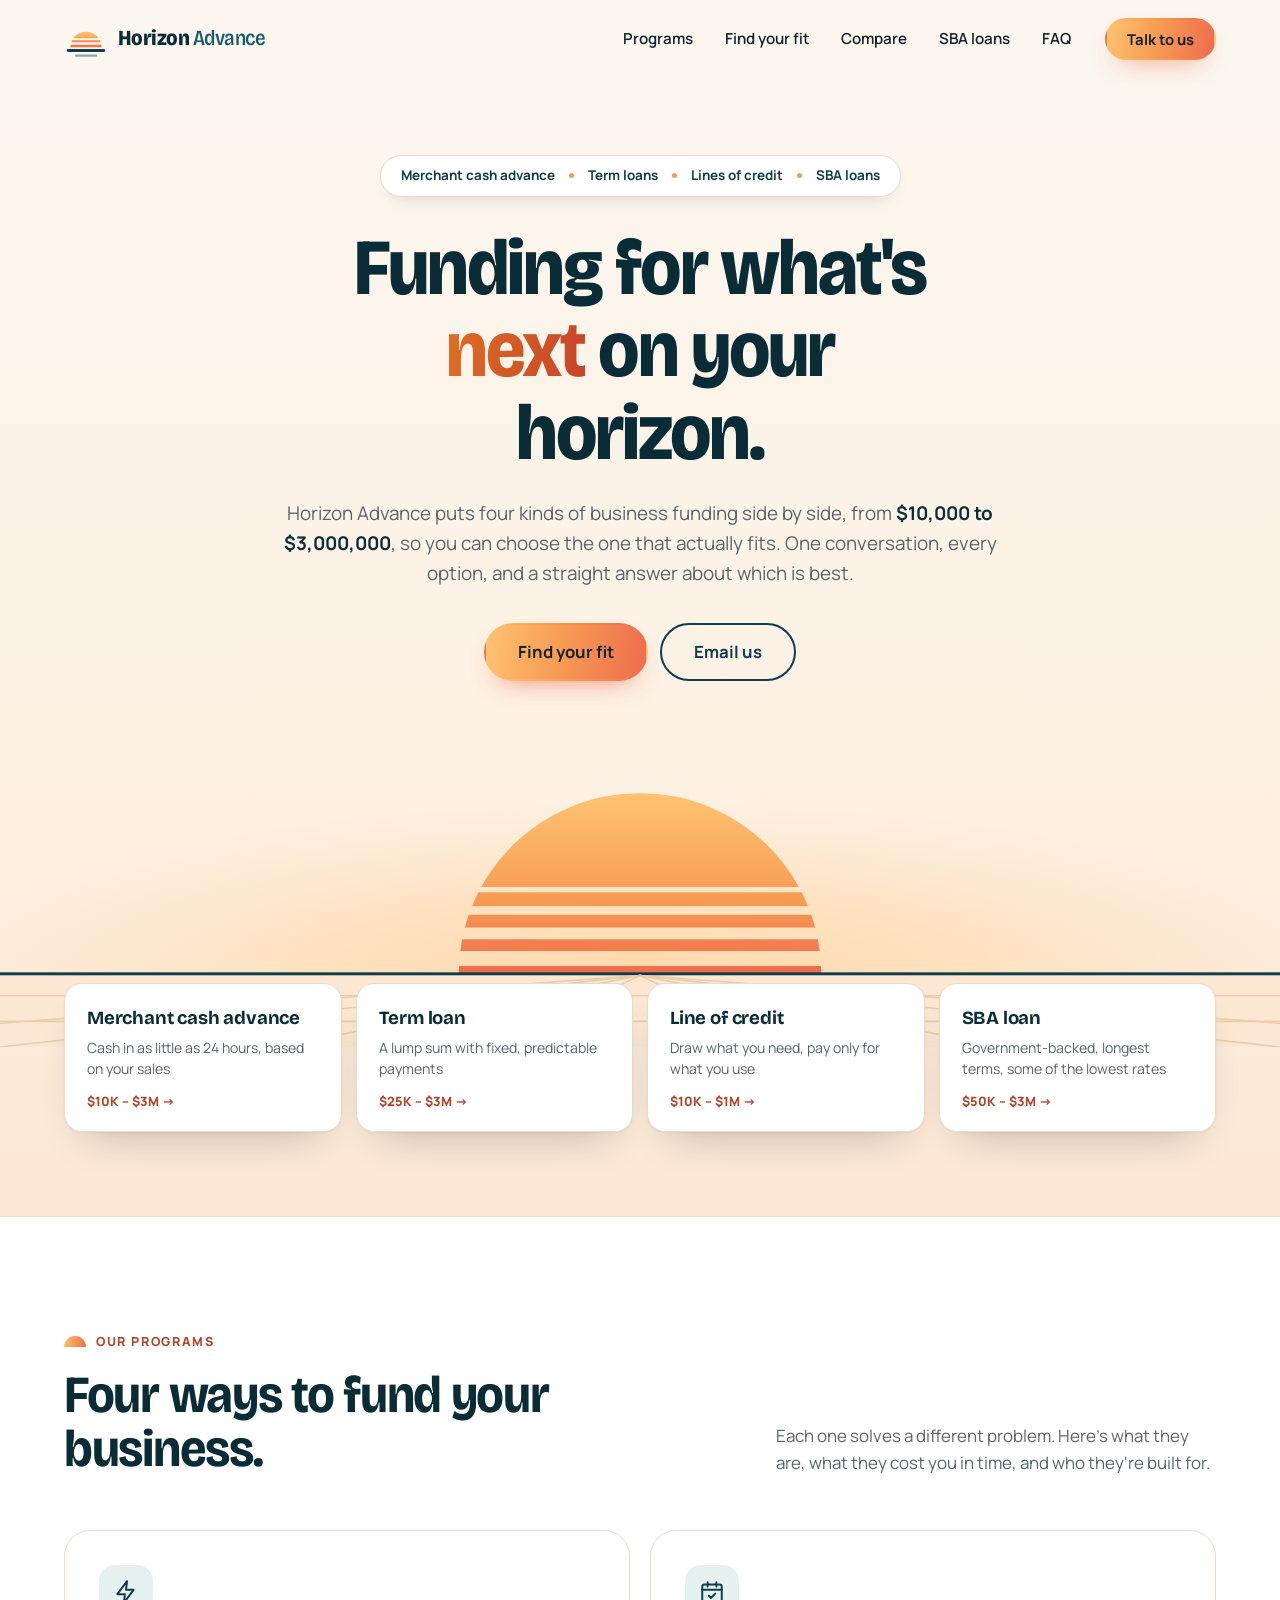
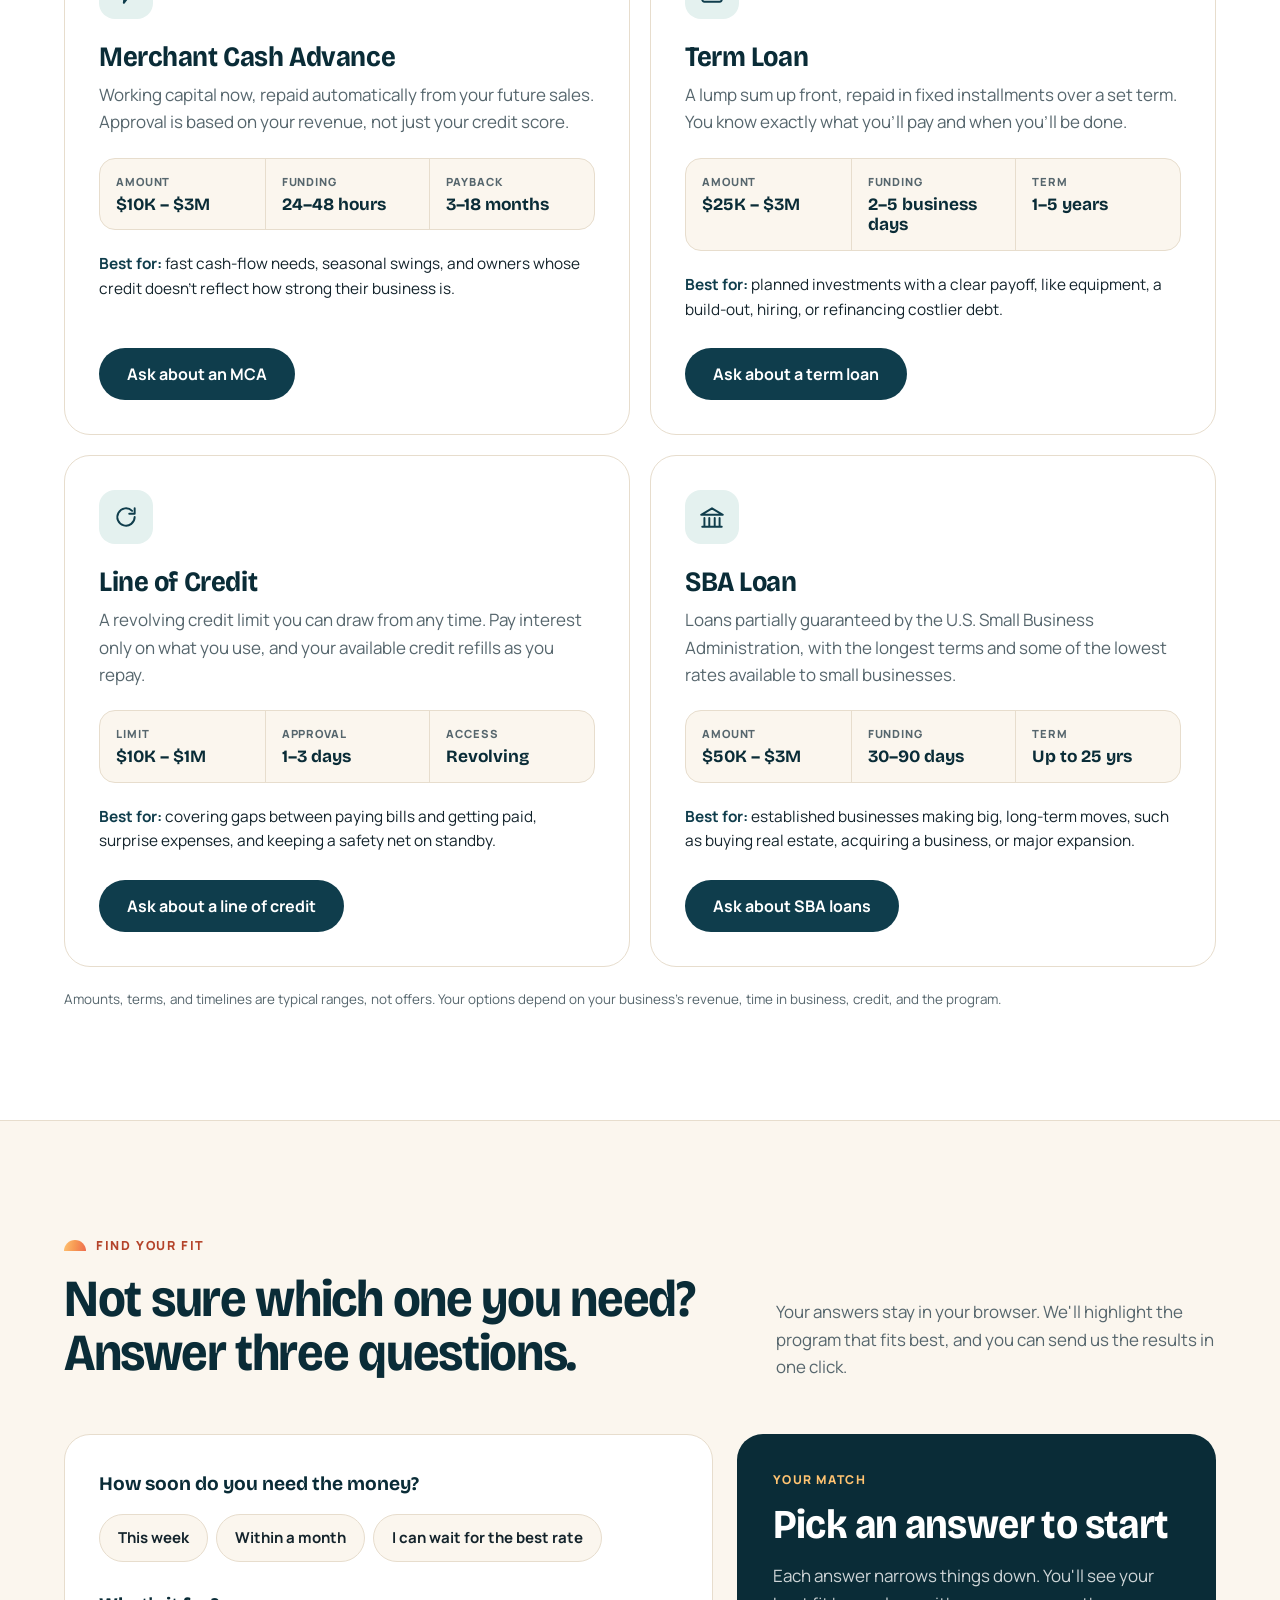
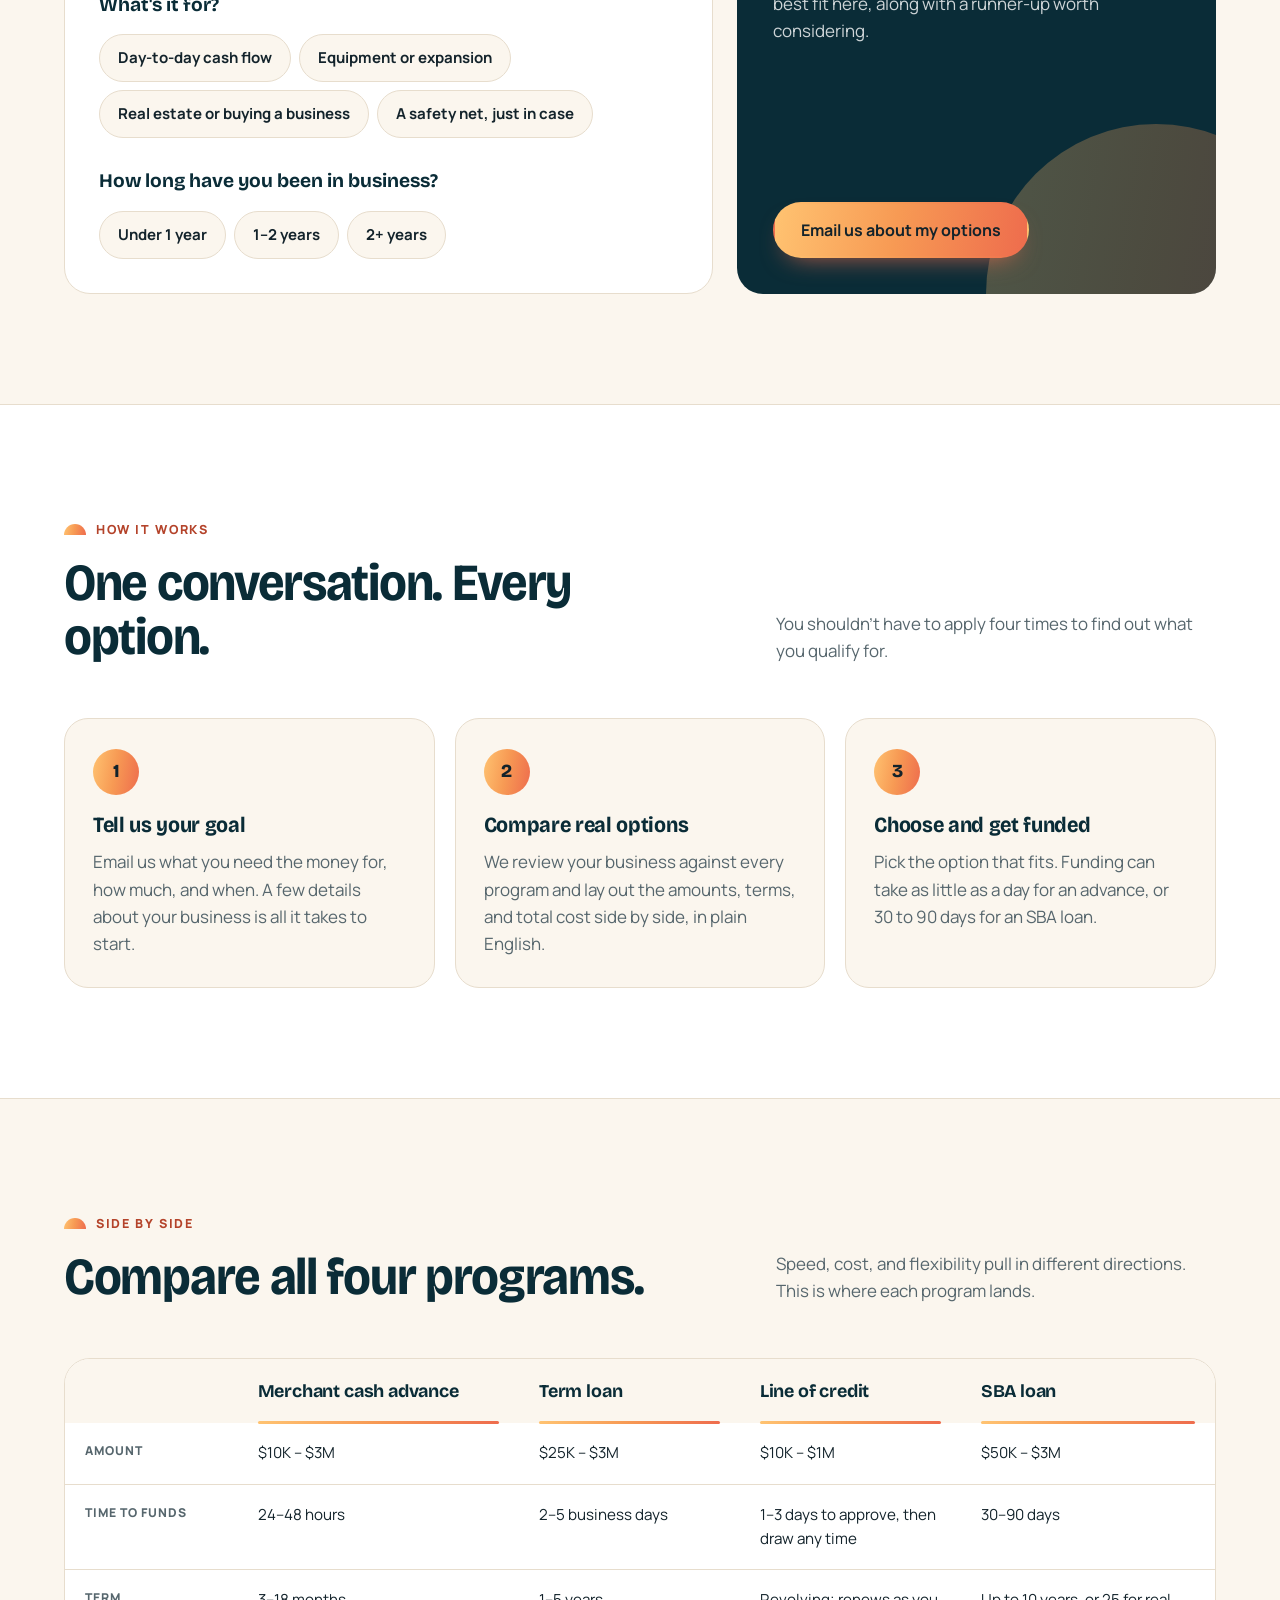
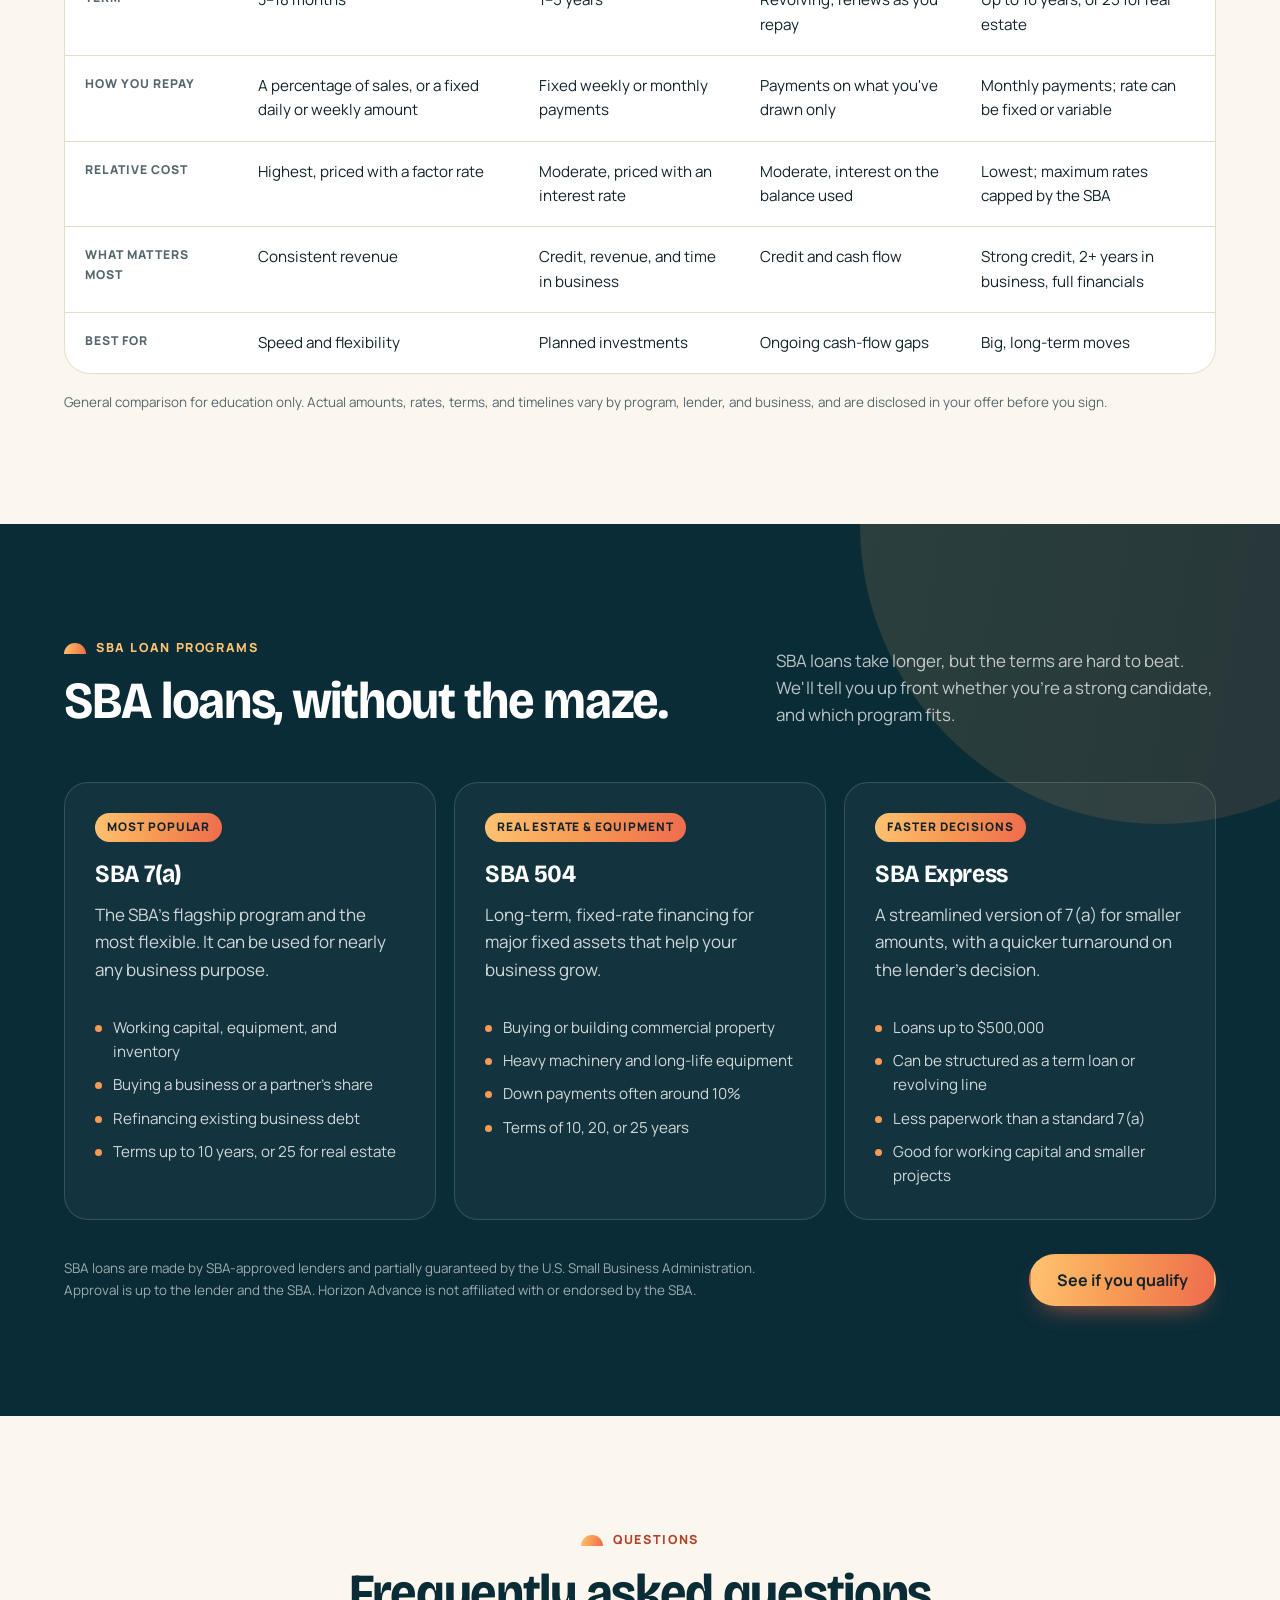
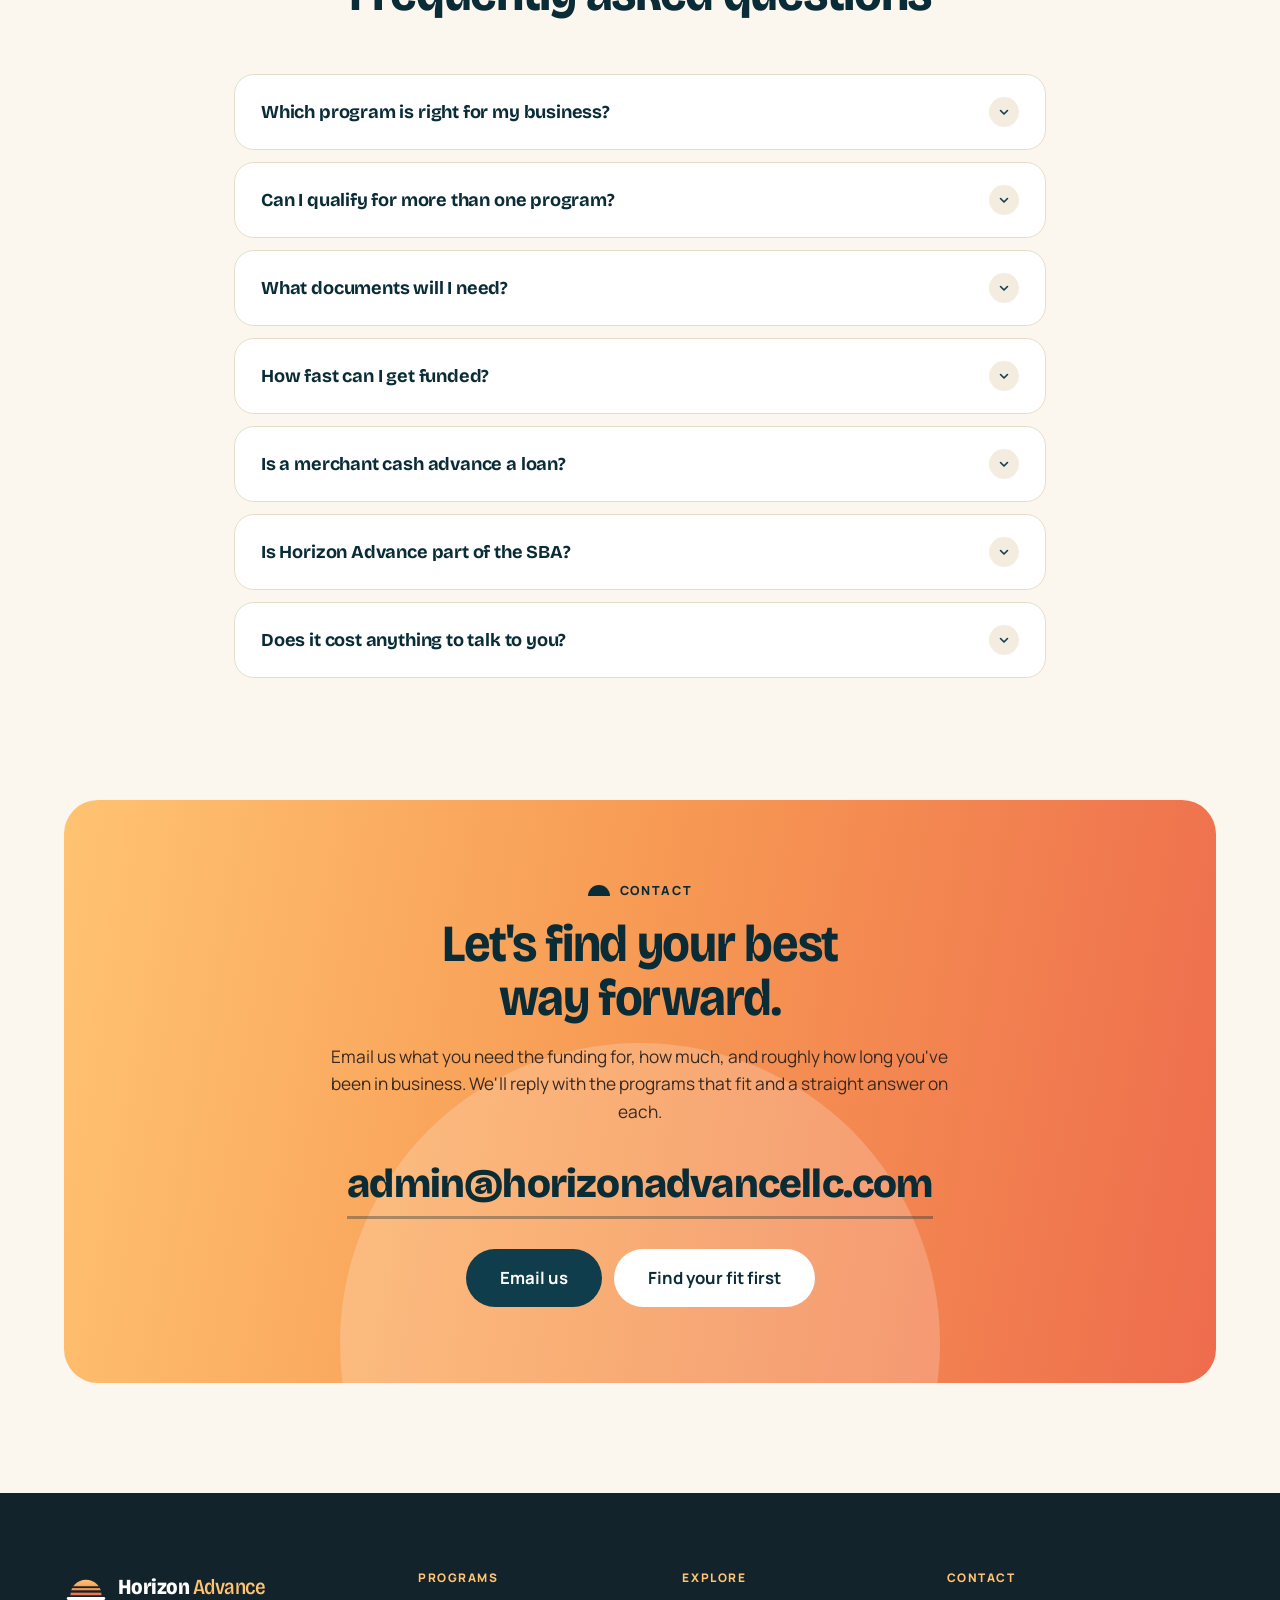
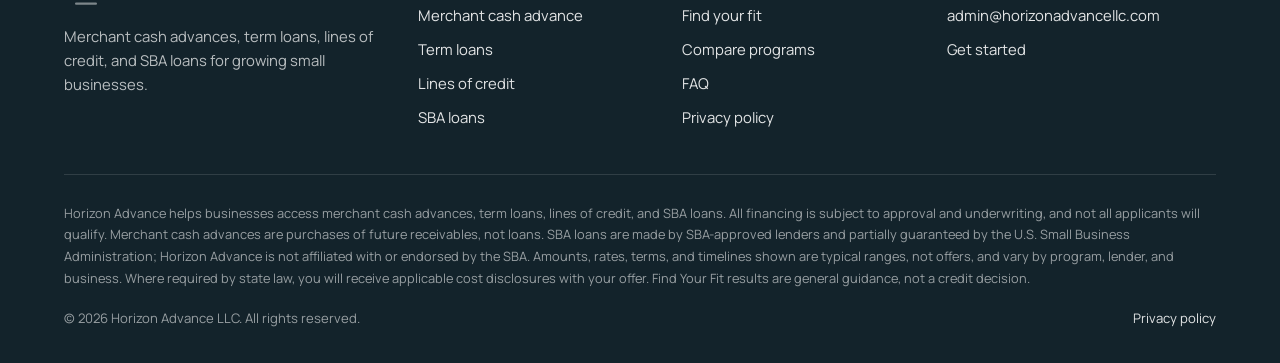
==== commit 7447d281: "Apply pre-launch QA fixes Content: hedge the SBA rate claim, align SBA timing (30 to 90 days), corre" ====
--- a/index.html
+++ b/index.html
@@ -9,13 +9,23 @@
   <meta property="og:type" content="website">
   <meta property="og:title" content="Horizon Advance | Funding for what's next">
   <meta property="og:description" content="Merchant cash advances, term loans, lines of credit, and SBA loans. $10K to $3M.">
+  <meta property="og:url" content="https://horizonadvancellc.com/">
+  <meta property="og:site_name" content="Horizon Advance">
+  <meta property="og:image" content="https://horizonadvancellc.com/brand/logo-avatar.png">
+  <meta property="og:image:width" content="1024">
+  <meta property="og:image:height" content="1024">
+  <meta property="og:image:alt" content="Horizon Advance logo: a striped sun rising over the horizon">
+  <meta name="twitter:card" content="summary">
+  <link rel="canonical" href="https://horizonadvancellc.com/">
+  <link rel="icon" type="image/png" href="brand/logo-mark.png">
+  <link rel="apple-touch-icon" href="brand/logo-avatar.png">
   <link rel="icon" href="data:image/svg+xml,%3Csvg xmlns='http://www.w3.org/2000/svg' viewBox='0 0 48 48'%3E%3Cdefs%3E%3ClinearGradient id='g' x1='0' y1='0' x2='0' y2='1'%3E%3Cstop offset='0' stop-color='%23FFC371'/%3E%3Cstop offset='1' stop-color='%23EE6C4D'/%3E%3C/linearGradient%3E%3Cmask id='m'%3E%3Crect width='48' height='48' fill='%23fff'/%3E%3Crect y='23.2' width='48' height='2' fill='%23000'/%3E%3Crect y='27.6' width='48' height='2.6' fill='%23000'/%3E%3C/mask%3E%3C/defs%3E%3Cpath d='M7 33a17 17 0 0 1 34 0z' fill='url(%23g)' mask='url(%23m)'/%3E%3Crect x='3' y='35' width='42' height='3.2' rx='1.6' fill='%230F3D4C'/%3E%3Crect x='12' y='41' width='24' height='2.4' rx='1.2' fill='%230F3D4C' opacity='.45'/%3E%3C/svg%3E">
   <link rel="preconnect" href="https://fonts.googleapis.com">
   <link rel="preconnect" href="https://fonts.gstatic.com" crossorigin>
   <link href="https://fonts.googleapis.com/css2?family=Bricolage+Grotesque:opsz,wdth,wght@12..96,75..100,400..800&family=Manrope:wght@400..800&display=swap" rel="stylesheet">
   <link rel="stylesheet" href="styles.css">
   <script type="application/ld+json">
-  {"@context":"https://schema.org","@type":"FinancialService","name":"Horizon Advance","url":"https://www.horizonadvancellc.com/","email":"admin@horizonadvancellc.com","description":"Merchant cash advances, term loans, lines of credit, and SBA loans from $10,000 to $3,000,000 for U.S. small businesses.","areaServed":"US"}
+  {"@context":"https://schema.org","@type":"FinancialService","name":"Horizon Advance","url":"https://horizonadvancellc.com/","email":"admin@horizonadvancellc.com","description":"Merchant cash advances, term loans, lines of credit, and SBA loans from $10,000 to $3,000,000 for U.S. small businesses.","areaServed":"US"}
   </script>
 </head>
 <body>
@@ -50,6 +60,7 @@
       <a href="#compare">Compare</a>
       <a href="#sba">SBA loans</a>
       <a href="#faq">FAQ</a>
+      <a class="nav__contact" href="#contact">Talk to us</a>
     </nav>
     <div class="header__cta">
       <a class="btn btn--sun btn--sm" href="#contact">Talk to us</a>
@@ -103,7 +114,7 @@
         <a href="#prog-mca"><strong>Merchant cash advance</strong><span>Cash in as little as 24 hours, based on your sales</span><em>$10K – $3M &rarr;</em></a>
         <a href="#prog-term"><strong>Term loan</strong><span>A lump sum with fixed, predictable payments</span><em>$25K – $3M &rarr;</em></a>
         <a href="#prog-loc"><strong>Line of credit</strong><span>Draw what you need, pay only for what you use</span><em>$10K – $1M &rarr;</em></a>
-        <a href="#prog-sba"><strong>SBA loan</strong><span>Government-backed, longest terms, lowest rates</span><em>$50K – $3M &rarr;</em></a>
+        <a href="#prog-sba"><strong>SBA loan</strong><span>Government-backed, longest terms, some of the lowest rates</span><em>$50K – $3M &rarr;</em></a>
       </nav>
     </div>
   </section>
@@ -141,7 +152,7 @@
           <p class="program__tag">A lump sum up front, repaid in fixed installments over a set term. You know exactly what you'll pay and when you'll be done.</p>
           <dl class="facts">
             <div><dt>Amount</dt><dd>$25K – $3M</dd></div>
-            <div><dt>Funding</dt><dd>2–5 days</dd></div>
+            <div><dt>Funding</dt><dd>2–5 business days</dd></div>
             <div><dt>Term</dt><dd>1–5 years</dd></div>
           </dl>
           <p class="program__best"><strong>Best for:</strong> planned investments with a clear payoff, like equipment, a build-out, hiring, or refinancing costlier debt.</p>
@@ -220,11 +231,13 @@
           </fieldset>
         </form>
 
-        <div class="match__result" aria-live="polite">
-          <p class="match__label" id="matchLabel">Your match</p>
-          <h3 id="matchName">Pick an answer to start</h3>
-          <p id="matchWhy">Each answer narrows things down. You'll see your best fit here, along with a runner-up worth considering.</p>
-          <p class="match__runner" id="matchRunner" hidden>Also worth a look: <strong id="matchRunnerName"></strong></p>
+        <div class="match__result">
+          <div aria-live="polite" aria-atomic="true">
+            <p class="match__label" id="matchLabel">Your match</p>
+            <h3 id="matchName">Pick an answer to start</h3>
+            <p id="matchWhy">Each answer narrows things down. You'll see your best fit here, along with a runner-up worth considering.</p>
+            <p class="match__runner" id="matchRunner" hidden>Also worth a look: <strong id="matchRunnerName"></strong></p>
+          </div>
           <a class="btn btn--sun" id="matchCta" href="mailto:admin@horizonadvancellc.com?subject=Funding%20inquiry" data-mail>Email us about my options</a>
           <button type="button" class="match__reset" id="matchReset" hidden>Start over</button>
         </div>
@@ -245,7 +258,7 @@
       <ol class="steps">
         <li><h3>Tell us your goal</h3><p>Email us what you need the money for, how much, and when. A few details about your business is all it takes to start.</p></li>
         <li><h3>Compare real options</h3><p>We review your business against every program and lay out the amounts, terms, and total cost side by side, in plain English.</p></li>
-        <li><h3>Choose and get funded</h3><p>Pick the option that fits. Funding takes anywhere from a day for an advance to a few weeks for an SBA loan.</p></li>
+        <li><h3>Choose and get funded</h3><p>Pick the option that fits. Funding can take as little as a day for an advance, or 30 to 90 days for an SBA loan.</p></li>
       </ol>
     </div>
   </section>
@@ -260,7 +273,7 @@
         </div>
         <p>Speed, cost, and flexibility pull in different directions. This is where each program lands.</p>
       </div>
-      <div class="table-wrap">
+      <div class="table-wrap" tabindex="0" role="region" aria-label="Program comparison table">
         <table class="compare">
           <thead>
             <tr><th scope="col"><span class="sr-only">Feature</span></th><th scope="col">Merchant cash advance</th><th scope="col">Term loan</th><th scope="col">Line of credit</th><th scope="col">SBA loan</th></tr>
@@ -269,7 +282,7 @@
             <tr><th scope="row">Amount</th><td>$10K – $3M</td><td>$25K – $3M</td><td>$10K – $1M</td><td>$50K – $3M</td></tr>
             <tr><th scope="row">Time to funds</th><td>24–48 hours</td><td>2–5 business days</td><td>1–3 days to approve, then draw any time</td><td>30–90 days</td></tr>
             <tr><th scope="row">Term</th><td>3–18 months</td><td>1–5 years</td><td>Revolving; renews as you repay</td><td>Up to 10 years, or 25 for real estate</td></tr>
-            <tr><th scope="row">How you repay</th><td>A percentage of sales, or a fixed daily or weekly amount</td><td>Fixed weekly or monthly payments</td><td>Payments on what you've drawn only</td><td>Fixed monthly payments</td></tr>
+            <tr><th scope="row">How you repay</th><td>A percentage of sales, or a fixed daily or weekly amount</td><td>Fixed weekly or monthly payments</td><td>Payments on what you've drawn only</td><td>Monthly payments; rate can be fixed or variable</td></tr>
             <tr><th scope="row">Relative cost</th><td>Highest, priced with a factor rate</td><td>Moderate, priced with an interest rate</td><td>Moderate, interest on the balance used</td><td>Lowest; maximum rates capped by the SBA</td></tr>
             <tr><th scope="row">What matters most</th><td>Consistent revenue</td><td>Credit, revenue, and time in business</td><td>Credit and cash flow</td><td>Strong credit, 2+ years in business, full financials</td></tr>
             <tr><th scope="row">Best for</th><td>Speed and flexibility</td><td>Planned investments</td><td>Ongoing cash-flow gaps</td><td>Big, long-term moves</td></tr>
@@ -343,7 +356,7 @@
       </div>
       <details>
         <summary>Which program is right for my business?</summary>
-        <p>A quick rule of thumb: if you need money this week, look at a merchant cash advance. If you have a specific project with a clear payoff, consider a term loan. For ongoing cash-flow gaps, a line of credit works best. For big, long-term moves where you can wait, an SBA loan. Try the <a href="#match">Find your fit</a> tool, or just email us and we'll tell you.</p>
+        <p>A quick rule of thumb: if you need money this week, look at a merchant cash advance. If you have a specific project with a clear payoff, consider a term loan. For ongoing cash-flow gaps, a line of credit works best. For big, long-term moves where you can wait, an SBA loan. Try the <a href="#match">Find Your Fit</a> tool, or just email us and we'll tell you.</p>
       </details>
       <details>
         <summary>Can I qualify for more than one program?</summary>
@@ -355,7 +368,7 @@
       </details>
       <details>
         <summary>How fast can I get funded?</summary>
-        <p>A merchant cash advance can fund in as little as 24 to 48 hours. Term loans usually take a few business days, and lines of credit are often approved in one to three days. SBA loans are the slowest at roughly 30 to 90 days, but they offer the longest terms and lowest rates.</p>
+        <p>A merchant cash advance can fund in as little as 24 to 48 hours. Term loans usually take a few business days, and lines of credit are often approved in one to three days. SBA loans are the slowest at roughly 30 to 90 days, but they offer the longest terms and some of the lowest rates.</p>
       </details>
       <details>
         <summary>Is a merchant cash advance a loan?</summary>
@@ -400,7 +413,7 @@
         <p class="footer__blurb">Merchant cash advances, term loans, lines of credit, and SBA loans for growing small businesses.</p>
       </div>
       <div>
-        <h4>Programs</h4>
+        <h3>Programs</h3>
         <ul>
           <li><a href="#prog-mca">Merchant cash advance</a></li>
           <li><a href="#prog-term">Term loans</a></li>
@@ -409,7 +422,7 @@
         </ul>
       </div>
       <div>
-        <h4>Explore</h4>
+        <h3>Explore</h3>
         <ul>
           <li><a href="#match">Find your fit</a></li>
           <li><a href="#compare">Compare programs</a></li>
@@ -418,7 +431,7 @@
         </ul>
       </div>
       <div>
-        <h4>Contact</h4>
+        <h3>Contact</h3>
         <ul>
           <li><a href="mailto:admin@horizonadvancellc.com">admin@horizonadvancellc.com</a></li>
           <li><a href="#contact">Get started</a></li>
@@ -426,7 +439,7 @@
       </div>
     </div>
     <div class="footer__legal">
-      <p>Horizon Advance helps businesses access merchant cash advances, term loans, lines of credit, and SBA loans. Loans and lines of credit are subject to credit approval and underwriting, and not all applicants will qualify. Merchant cash advances are purchases of future receivables, not loans. SBA loans are made by SBA-approved lenders and partially guaranteed by the U.S. Small Business Administration; Horizon Advance is not affiliated with or endorsed by the SBA. Amounts, rates, terms, and timelines shown are typical ranges, not offers, and vary by program, lender, and business. Where required by state law, you will receive applicable cost disclosures with your offer. Find-your-fit results are general guidance, not a credit decision.</p>
+      <p>Horizon Advance helps businesses access merchant cash advances, term loans, lines of credit, and SBA loans. All financing is subject to approval and underwriting, and not all applicants will qualify. Merchant cash advances are purchases of future receivables, not loans. SBA loans are made by SBA-approved lenders and partially guaranteed by the U.S. Small Business Administration; Horizon Advance is not affiliated with or endorsed by the SBA. Amounts, rates, terms, and timelines shown are typical ranges, not offers, and vary by program, lender, and business. Where required by state law, you will receive applicable cost disclosures with your offer. Find Your Fit results are general guidance, not a credit decision.</p>
     </div>
     <div class="footer__bottom">
       <span>&copy; <span data-year>2026</span> Horizon Advance LLC. All rights reserved.</span>
--- a/styles.css
+++ b/styles.css
@@ -40,8 +40,9 @@
 h2{font-size:clamp(2rem,4.2vw,3.25rem)}
 h3{font-size:1.35rem;letter-spacing:-.015em;line-height:1.15}
 p{margin:0 0 1em}
-:focus-visible{outline:3px solid var(--sun);outline-offset:3px}
-section[id]{scroll-margin-top:92px}
+html{scroll-padding-top:92px}
+:focus-visible{outline:3px solid var(--deep-3);outline-offset:3px}
+.match__result :focus-visible,.sba :focus-visible,.footer :focus-visible{outline-color:var(--gold)}
 
 .wrap{max-width:var(--wrap);margin:0 auto;padding:0 24px}
 .sr-only{position:absolute;width:1px;height:1px;padding:0;margin:-1px;overflow:hidden;clip:rect(0,0,0,0);white-space:nowrap;border:0}
@@ -79,6 +80,7 @@
 .nav{display:flex;gap:4px;margin-left:auto}
 .nav a{padding:9px 14px;border-radius:999px;text-decoration:none;font-weight:600;font-size:.95rem;color:var(--ink);white-space:nowrap;transition:background-color .2s}
 .nav a:hover{background:var(--sand-2)}
+.nav .nav__contact{display:none}
 .header__cta{display:flex;align-items:center;gap:10px}
 .menu-btn{display:none;width:46px;height:46px;border-radius:50%;border:0;background:var(--deep);cursor:pointer;flex-direction:column;align-items:center;justify-content:center;gap:5px;padding:0}
 .menu-btn span{display:block;width:18px;height:2px;border-radius:2px;background:var(--white);transition:transform .2s}
@@ -97,7 +99,7 @@
 .hero__actions{display:flex;flex-wrap:wrap;justify-content:center;gap:12px}
 .hero__scene{margin-top:46px;position:relative;line-height:0}
 .hero__scene svg{width:100%;height:auto;min-height:170px}
-.quick{position:relative;z-index:2;margin-top:-64px;padding-bottom:84px;display:grid;grid-template-columns:repeat(4,1fr);gap:14px;text-align:left}
+.quick{position:relative;z-index:2;margin-top:clamp(-64px,-5vw,-30px);padding-bottom:84px;display:grid;grid-template-columns:repeat(4,1fr);gap:14px;text-align:left}
 .quick a{display:flex;flex-direction:column;gap:4px;padding:20px 22px;background:var(--white);border:1px solid var(--line);border-radius:18px;text-decoration:none;box-shadow:var(--shadow);transition:transform .2s,border-color .2s}
 .quick a:hover{transform:translateY(-4px);border-color:var(--sun)}
 .quick strong{font-family:var(--display);font-size:1.16rem;color:var(--deep-3);letter-spacing:-.01em}
@@ -108,9 +110,9 @@
 .section{padding:110px 0}
 .section--white{background:var(--white);border-block:1px solid var(--line)}
 .section__head{display:flex;justify-content:space-between;align-items:flex-end;gap:24px 48px;margin-bottom:54px;flex-wrap:wrap}
-.section__head > div{max-width:660px}
+.section__head > div{max-width:640px}
 .section__head h2{margin:0}
-.section__head > p{color:var(--muted);max-width:28em;margin:0;font-size:1.06rem}
+.section__head > p{color:var(--muted);max-width:440px;margin:0;font-size:1.06rem}
 
 /* Programs */
 .programs{display:grid;grid-template-columns:repeat(2,1fr);gap:20px}
@@ -146,14 +148,14 @@
 .seg span{display:inline-flex;align-items:center;padding:11px 18px;border-radius:999px;border:1.5px solid var(--line);background:var(--sand);font-weight:700;font-size:.94rem;transition:background-color .15s,border-color .15s,color .15s}
 .seg label:hover span{border-color:var(--deep-2)}
 .seg input:checked + span{background:var(--deep);border-color:var(--deep);color:var(--white)}
-.seg input:focus-visible + span{outline:3px solid var(--sun);outline-offset:2px}
+.seg input:focus-visible + span{outline:3px solid var(--deep-3);outline-offset:2px}
 .match__result{position:relative;border-radius:26px;padding:36px;background:var(--deep-3);color:var(--white);overflow:hidden;display:flex;flex-direction:column;min-height:380px}
 .match__result::after{content:"";position:absolute;right:-110px;bottom:-170px;width:340px;height:340px;border-radius:50%;background:var(--sun-grad);opacity:.28;pointer-events:none}
-.match__label{font-weight:800;font-size:.76rem;letter-spacing:.13em;text-transform:uppercase;color:var(--gold);margin-bottom:12px}
+.match__result .match__label{font-weight:800;font-size:.76rem;letter-spacing:.13em;text-transform:uppercase;color:var(--gold);margin-bottom:12px}
 .match__result h3{font-size:clamp(1.9rem,3.2vw,2.6rem);color:var(--white);margin-bottom:14px}
 .match__result p{color:rgba(255,255,255,.8);position:relative;z-index:1}
 .match__runner strong{color:var(--gold)}
-.match__result .btn{margin-top:auto;align-self:flex-start;position:relative;z-index:1}
+.match__result .btn{margin-top:auto;align-self:flex-start;position:relative;z-index:1;max-width:100%;white-space:normal;line-height:1.25;text-align:center}
 .match__reset{position:relative;z-index:1;margin-top:14px;align-self:flex-start;background:none;border:0;padding:0;color:rgba(255,255,255,.7);font:600 .9rem var(--body);text-decoration:underline;text-underline-offset:3px;cursor:pointer}
 .match__reset:hover{color:var(--white)}
 
@@ -211,7 +213,7 @@
 .contact__box .kicker{color:var(--deep-3)}
 .contact__box .kicker::before{background:var(--deep-3)}
 .contact__box h2{max-width:16ch;margin:0 auto 18px}
-.contact__box p{max-width:36em;margin:0 auto 26px;font-size:1.08rem;color:#3A2A22}
+.contact__box p:not(.kicker){max-width:36em;margin:0 auto 26px;font-size:1.08rem;color:#3A2A22}
 .contact__email{display:inline-block;font-family:var(--display);font-weight:800;font-size:clamp(1.3rem,3.6vw,2.5rem);letter-spacing:-.02em;color:var(--deep-3);text-decoration:none;border-bottom:3px solid rgba(10,44,55,.35);margin-bottom:30px;overflow-wrap:anywhere;transition:border-color .2s}
 .contact__email:hover{border-color:var(--deep-3)}
 .contact__actions{display:flex;flex-wrap:wrap;justify-content:center;gap:12px}
@@ -223,7 +225,7 @@
 .footer .logo__word span{color:var(--gold)}
 .footer__grid{display:grid;grid-template-columns:1.4fr 1fr 1fr 1.2fr;gap:40px;padding-bottom:44px;border-bottom:1px solid rgba(255,255,255,.12)}
 .footer__blurb{max-width:24em}
-.footer h4{font-family:var(--body);font-size:.74rem;font-weight:800;letter-spacing:.13em;text-transform:uppercase;color:var(--gold);margin:4px 0 16px}
+.footer h3{font-family:var(--body);font-size:.74rem;font-weight:800;letter-spacing:.13em;line-height:1.6;font-variation-settings:normal;text-transform:uppercase;color:var(--gold);margin:4px 0 16px}
 .footer ul{list-style:none;margin:0;padding:0;display:grid;gap:10px}
 .footer a{color:rgba(255,255,255,.88);text-decoration:none}
 .footer a:hover{color:var(--white);text-decoration:underline}
@@ -237,6 +239,7 @@
 .legal h1{font-size:clamp(2.4rem,5vw,3.6rem)}
 .legal h2{font-size:1.5rem;margin:2.1em 0 .6em}
 .legal p,.legal li{color:var(--muted)}
+.legal .kicker{color:var(--coral-ink)}
 .legal ul{padding-left:20px}
 .legal a{color:var(--deep);font-weight:700}
 .legal .updated{font-weight:700;color:var(--coral-ink)}
@@ -284,9 +287,22 @@
   .hero__actions .btn{flex:1 1 100%}
   .quick{grid-template-columns:1fr}
   .footer__grid{grid-template-columns:1fr}
+  .contact__email{font-size:clamp(.9rem,4.4vw,1.3rem)}
+}
+@media (max-width:520px){
+  /* four program names in a tidy 2 x 2, so no row starts with a stray separator dot */
+  .hero__pill{display:inline-grid;grid-template-columns:repeat(2,auto);justify-items:center;border-radius:22px}
+  .hero__pill span:nth-child(odd)::before{display:none}
 }
 @media (max-width:380px){
   .header__cta .btn{display:none}
+  .nav .nav__contact{display:block}
+}
+@media (forced-colors:active){
+  .seg input:checked + span{forced-color-adjust:none;background:Highlight;border-color:Highlight;color:HighlightText}
+  .seg input:focus-visible + span{outline-color:CanvasText}
+  .menu-btn{border:1px solid ButtonText}
+  .menu-btn span{forced-color-adjust:none;background:ButtonText}
 }
 @media (prefers-reduced-motion:reduce){
   html{scroll-behavior:auto}
